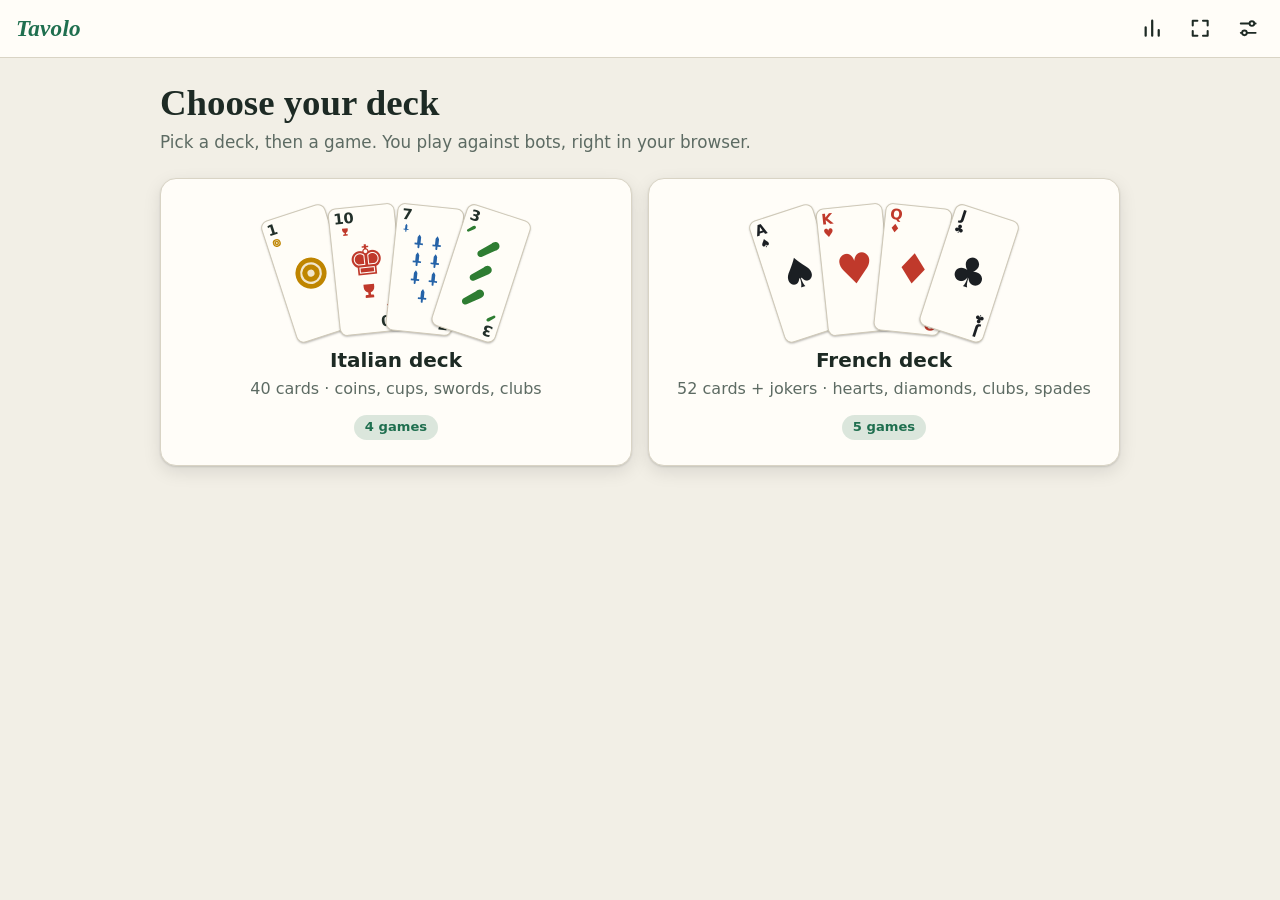
==== docs/index.html @ 3937196c "Added game" ====
<!doctype html>
<html lang="en">
<head>
<meta charset="utf-8">
<meta name="viewport" content="width=device-width, initial-scale=1, viewport-fit=cover">
<title>Tavolo — classic card games</title>
<meta name="description" content="Classic card games in your browser: Briscola, Scopa, Rubamazzo and more. Play against bots, offline, in 9 languages.">
<meta name="theme-color" content="#1f6f4f">
<link rel="manifest" href="manifest.webmanifest">
<link rel="icon" href="icons/icon.svg" type="image/svg+xml">
<link rel="apple-touch-icon" href="icons/icon-192.png">
<link rel="stylesheet" href="css/style.css">
</head>
<body>
<svg width="0" height="0" style="position:absolute" aria-hidden="true">
  <!-- suits of the Italian deck (original drawings) -->
  <symbol id="s-denari" viewBox="0 0 24 24"><circle cx="12" cy="12" r="10.5" fill="currentColor"/><circle cx="12" cy="12" r="6.6" fill="none" stroke="#fff" stroke-opacity=".8" stroke-width="1.5"/><circle cx="12" cy="12" r="2.4" fill="#fff" fill-opacity=".8"/></symbol>
  <symbol id="s-coppe" viewBox="0 0 24 24"><path fill="currentColor" d="M4.5 2.5h15v4c0 4.2-3 6.9-5.7 7.6v3.4h2.7c.9 0 1.5.7 1.5 1.5v2.5H6v-2.5c0-.8.6-1.5 1.5-1.5h2.7v-3.4C7.5 13.400 4.5 10.700 4.5 6.500z"/></symbol>
  <symbol id="s-spade" viewBox="0 0 24 24"><path fill="currentColor" d="M12 1l2.700 4.200V14.500h3.800v2.700h-5V21a1.500 1.500 0 0 1-3 0v-3.800h-5v-2.700h3.800V5.200z"/></symbol>
  <symbol id="s-bastoni" viewBox="0 0 24 24"><path fill="currentColor" d="M17.200 1.800c2.900-.3 5.300 2.100 5 5-.2 1.900-1.600 3.100-3 4.200L7.700 21.300c-1.400 1.300-3.600 1.200-4.900-.1s-1.400-3.500-.1-4.900L13 5c.9-1.500 2.300-3 4.200-3.200z"/></symbol>
  <!-- interface icons -->
  <symbol id="i-back" viewBox="0 0 24 24"><path d="M15 5l-7 7 7 7" fill="none" stroke="currentColor" stroke-width="2.2" stroke-linecap="round" stroke-linejoin="round"/></symbol>
  <symbol id="i-stats" viewBox="0 0 24 24"><path d="M5 20V11M12 20V4M19 20v-6" fill="none" stroke="currentColor" stroke-width="2.4" stroke-linecap="round"/></symbol>
  <symbol id="i-set" viewBox="0 0 24 24"><g fill="none" stroke="currentColor" stroke-width="2" stroke-linecap="round"><path d="M4 7h9M19 7h1M4 17h1M11 17h9"/><circle cx="16" cy="7" r="2.500"/><circle cx="8" cy="17" r="2.500"/></g></symbol>
  <symbol id="i-full" viewBox="0 0 24 24"><path d="M4 9V4h5M20 9V4h-5M4 15v5h5M20 15v5h-5" fill="none" stroke="currentColor" stroke-width="2.200" stroke-linecap="round" stroke-linejoin="round"/></symbol>
  <symbol id="i-inst" viewBox="0 0 24 24"><path d="M12 4v11M7 11l5 5 5-5M5 20h14" fill="none" stroke="currentColor" stroke-width="2.200" stroke-linecap="round" stroke-linejoin="round"/></symbol>
  <symbol id="i-pile" viewBox="0 0 24 24"><g fill="none" stroke="currentColor" stroke-width="2" stroke-linecap="round"><rect x="4" y="3" width="11" height="15" rx="2"/><path d="M9 21.500h8.500a2 2 0 0 0 2-2V8"/></g></symbol>
</svg>

<header class="bar">
  <button type="button" class="icon" id="btn-back" data-i18n="nav.back" hidden><svg><use href="#i-back"/></svg></button>
  <button type="button" class="brand" id="btn-home" data-i18n="nav.home">Tavolo</button>
  <span class="grow"></span>
  <button type="button" class="icon" id="btn-install" data-i18n="nav.install" hidden><svg><use href="#i-inst"/></svg></button>
  <button type="button" class="icon" id="btn-stats" data-i18n="nav.stats"><svg><use href="#i-stats"/></svg></button>
  <button type="button" class="icon" id="btn-full" data-i18n="nav.fullscreen"><svg><use href="#i-full"/></svg></button>
  <button type="button" class="icon" id="btn-settings" data-i18n="nav.settings"><svg><use href="#i-set"/></svg></button>
</header>
<main id="app"></main>
<noscript>Tavolo needs JavaScript to deal the cards.</noscript>
<script type="module" src="js/app.js"></script>
</body>
</html>
---- docs/css/style.css ----
/* Tavolo — design tokens */
:root {
  --bg: #f2efe6; --ink: #1d2a24; --muted: #5d6b63; --surface: #fffdf8; --line: #d9d4c5;
  --accent: #1f6f4f; --accent-ink: #fff; --gold: #a8740f; --danger: #b3261e;
  --felt1: #2f8a63; --felt2: #1c5d43; --felt-ink: #f3f7f1;
  --card: #fffdf7; --card-ink: #22302a; --card-line: #cfc9b8; --back1: #8c2f39; --back2: #6c2029;
  --c-denari: #bf8500; --c-coppe: #c0392b; --c-spade: #2563a8; --c-bastoni: #2e7d32;
  --c-hearts: #c0392b; --c-diamonds: #c0392b; --c-spades: #1b1f23; --c-clubs: #1b1f23;
  --shadow: 0 1px 2px rgb(0 0 0 / .12), 0 6px 18px rgb(0 0 0 / .10);
  --zoom: 1;
  color-scheme: light;
}
:root[data-theme="dark"] {
  --bg: #0c1714; --ink: #ecebe3; --muted: #9aa89f; --surface: #15231f; --line: #2a3c33;
  --accent: #58c193; --accent-ink: #06261a; --gold: #e3b04b; --danger: #ff8a80;
  --felt1: #1f5f46; --felt2: #0f3526;
  --card: #f4f1e6; --back1: #7a2831; --back2: #561920;
  --shadow: 0 1px 2px rgb(0 0 0 / .4), 0 8px 22px rgb(0 0 0 / .35);
  color-scheme: dark;
}
/* colour-blind friendly palette (Okabe–Ito) + four-colour French deck */
:root[data-cb="1"] {
  --c-denari: #e69f00; --c-coppe: #cc79a7; --c-spade: #0072b2; --c-bastoni: #1b1f23;
  --c-hearts: #d55e00; --c-diamonds: #0072b2; --c-clubs: #009e73; --c-spades: #1b1f23;
}

* { box-sizing: border-box; }
html { font-size: calc(100% * var(--zoom)); -webkit-text-size-adjust: 100%; }
body {
  margin: 0; min-height: 100dvh; display: flex; flex-direction: column;
  background: var(--bg); color: var(--ink);
  font: 1rem/1.5 system-ui, -apple-system, "Segoe UI", Roboto, "Noto Sans", "Hiragino Sans", "Malgun Gothic", sans-serif;
  -webkit-tap-highlight-color: transparent;
}
button, select, input { font: inherit; color: inherit; }
button { cursor: pointer; }
[hidden] { display: none !important; }
:focus-visible { outline: 3px solid var(--gold); outline-offset: 2px; }
h1, h2, h3 { margin: 0; line-height: 1.2; text-wrap: balance; }
h1 { font: 600 clamp(1.6rem, 5vw, 2.3rem)/1.15 "Iowan Old Style", "Palatino Linotype", Palatino, Georgia, serif; }

/* top bar */
.bar {
  display: flex; align-items: center; gap: .25rem; padding: .4rem max(.6rem, env(safe-area-inset-right)) .4rem max(.6rem, env(safe-area-inset-left));
  padding-top: max(.4rem, env(safe-area-inset-top)); border-bottom: 1px solid var(--line); background: var(--surface);
}
.grow { flex: 1; }
.brand {
  border: 0; background: none; padding: .2rem .4rem; border-radius: .5rem;
  font: italic 600 1.45rem/1 "Iowan Old Style", "Palatino Linotype", Palatino, Georgia, serif; letter-spacing: .01em; color: var(--accent);
}
.icon {
  width: 2.75rem; height: 2.75rem; display: grid; place-items: center; border: 0; border-radius: .7rem; background: none; color: var(--ink);
}
.icon svg { width: 1.4rem; height: 1.4rem; }
.icon:hover { background: color-mix(in srgb, var(--ink) 8%, transparent); }

/* screens */
main { flex: 1; display: flex; flex-direction: column; min-height: 0; }
.screen { width: min(62rem, 100%); margin: 0 auto; padding: 1.5rem 1rem 3rem; }
.screen.narrow { width: min(36rem, 100%); }
.lead { margin: .4rem 0 1.4rem; color: var(--muted); font-size: 1.05rem; }
.note, small { color: var(--muted); font-size: .85rem; }

.tiles { display: grid; gap: 1rem; grid-template-columns: repeat(auto-fill, minmax(min(16rem, 100%), 1fr)); }
.tiles.decks { grid-template-columns: repeat(auto-fit, minmax(min(18rem, 100%), 1fr)); }
.tile {
  display: flex; flex-direction: column; gap: .35rem; padding: 1.1rem 1.2rem; border-radius: 1rem;
  background: var(--surface); border: 1px solid var(--line); color: inherit; text-decoration: none; box-shadow: var(--shadow);
  transition: transform .15s, border-color .15s;
}
a.tile:hover { transform: translateY(-3px); border-color: var(--accent); }
.tile h2 { font-size: 1.25rem; }
.tile p { margin: 0; color: var(--muted); }
.tile-meta { display: flex; flex-wrap: wrap; gap: .4rem; margin-top: .5rem; }
.tile.soon { box-shadow: none; background: none; border-style: dashed; color: var(--muted); }
.tile.deck { align-items: center; text-align: center; padding: 1.6rem 1.2rem; }
.tile.deck .pill { margin-top: .5rem; }
.pill {
  display: inline-block; padding: .15rem .65rem; border-radius: 99rem; font-size: .82rem; font-weight: 600;
  background: color-mix(in srgb, var(--accent) 16%, transparent); color: var(--accent); width: fit-content;
}
.pill.ghost { background: color-mix(in srgb, var(--ink) 8%, transparent); color: var(--muted); }

.fan { display: flex; justify-content: center; height: 8rem; margin-bottom: .6rem; --cw: 4.2rem; }
.fan .card { margin: 0 -.9rem; transform-origin: 50% 120%; }
.fan .card:nth-child(1) { transform: rotate(-18deg); }
.fan .card:nth-child(2) { transform: rotate(-6deg); }
.fan .card:nth-child(3) { transform: rotate(6deg); }
.fan .card:nth-child(4) { transform: rotate(18deg); }

.panel { background: var(--surface); border: 1px solid var(--line); border-radius: 1rem; padding: 1.2rem; margin-bottom: 1rem; box-shadow: var(--shadow); }
.panel h2 { font-size: 1.1rem; margin-bottom: .8rem; }
.field { display: flex; flex-direction: column; gap: .4rem; margin-bottom: 1.1rem; }
.field > span { font-weight: 600; }
.field.row { flex-direction: row; align-items: center; justify-content: space-between; gap: 1rem; }
.field input[type=checkbox] { width: 1.5rem; height: 1.5rem; accent-color: var(--accent); flex: none; }
select { padding: .6rem .7rem; border-radius: .6rem; border: 1px solid var(--line); background: var(--bg); min-height: 2.75rem; }
.seg { display: flex; border: 1px solid var(--line); border-radius: .7rem; overflow: hidden; background: var(--bg); }
.seg button { flex: 1; min-height: 2.75rem; padding: .4rem .5rem; border: 0; background: none; border-left: 1px solid var(--line); }
.seg button:first-child { border-left: 0; }
.seg button[aria-pressed=true] { background: var(--accent); color: var(--accent-ink); font-weight: 700; }

.btn {
  display: inline-flex; align-items: center; justify-content: center; min-height: 2.75rem; padding: .5rem 1.1rem; border-radius: .7rem;
  border: 1px solid var(--line); background: var(--surface); color: var(--ink); font-weight: 600; text-decoration: none;
}
.btn.primary { background: var(--accent); border-color: var(--accent); color: var(--accent-ink); }
.btn.big { width: 100%; min-height: 3.2rem; font-size: 1.1rem; }
.btn.danger { color: var(--danger); border-color: currentColor; margin-top: 1rem; }
.rules { padding: .2rem .2rem 0; }
.rules summary { font-weight: 600; cursor: pointer; padding: .5rem 0; }
.rules ul { margin: .2rem 0 0; padding-left: 1.2rem; color: var(--muted); }
.rules li { margin-bottom: .35rem; }

.stats { display: grid; grid-template-columns: repeat(auto-fit, minmax(4.5rem, 1fr)); gap: .6rem; margin-bottom: .8rem; }
.stat { display: flex; flex-direction: column; }
.stat b { font-size: 1.5rem; font-variant-numeric: tabular-nums; line-height: 1.2; }
.stat span { color: var(--muted); font-size: .8rem; }
.meter { height: .5rem; border-radius: 99rem; background: color-mix(in srgb, var(--ink) 10%, transparent); overflow: hidden; margin-bottom: .3rem; }
.meter i { display: block; height: 100%; background: var(--accent); border-radius: inherit; }

/* dialogs */
.dlg {
  width: min(28rem, calc(100vw - 2rem)); max-height: calc(100dvh - 2rem); padding: 1.3rem; border: 1px solid var(--line); border-radius: 1.1rem;
  background: var(--surface); color: var(--ink); box-shadow: 0 20px 60px rgb(0 0 0 / .35);
}
.dlg::backdrop { background: rgb(0 0 0 / .5); }
.dlg h2 { font: 600 1.45rem/1.2 "Iowan Old Style", "Palatino Linotype", Palatino, Georgia, serif; margin-bottom: .9rem; }
.dlg-body { overflow-x: auto; }
.dlg-body p { margin: 0 0 .5rem; color: var(--muted); }
.dlg-actions { display: flex; flex-wrap: wrap; gap: .6rem; margin-top: 1.1rem; }
.dlg-actions .btn { flex: 1 1 8rem; }
.sum { width: 100%; border-collapse: collapse; font-variant-numeric: tabular-nums; }
.sum th, .sum td { padding: .4rem .5rem; text-align: center; border-bottom: 1px solid var(--line); }
.sum tbody th { text-align: left; font-weight: 500; }
.sum thead th { font-size: .85rem; color: var(--muted); font-weight: 600; }
.sum td.won { font-weight: 800; color: var(--accent); }
.sum td.won::after { content: " ●"; font-size: .6em; vertical-align: middle; }
.sum .tot td, .sum .tot th { font-weight: 700; }
.sum .big td { font-size: 1.3rem; }
.final { list-style: none; margin: 0; padding: 0; }
.final li { display: flex; justify-content: space-between; gap: 1rem; padding: .55rem .2rem; border-bottom: 1px solid var(--line); }
.final li.mine { font-weight: 700; color: var(--accent); }
.final b { font-variant-numeric: tabular-nums; font-size: 1.15rem; }

/* ---------- cards ---------- */
.card {
  --cw: inherit; position: relative; flex: none; width: var(--cw, 4.5rem); aspect-ratio: 5 / 8; font-size: calc(var(--cw, 4.5rem) * .23);
  border-radius: .5em; border: 1px solid var(--card-line); background: var(--card); color: var(--card-ink);
  box-shadow: 0 1px 2px rgb(0 0 0 / .25); display: grid; place-items: center; padding: 0; user-select: none; overflow: hidden;
}
.card.back {
  border: .28em solid var(--card);
  background: repeating-linear-gradient(45deg, var(--back1) 0 .32em, var(--back2) .32em .64em);
}
.card .si { width: 1.2em; height: 1.2em; display: block; }
.s-denari, .s-denari .si { color: var(--c-denari); } .s-coppe, .s-coppe .si { color: var(--c-coppe); }
.s-spade, .s-spade .si { color: var(--c-spade); } .s-bastoni, .s-bastoni .si { color: var(--c-bastoni); }
.s-hearts { color: var(--c-hearts); } .s-diamonds { color: var(--c-diamonds); } .s-spades { color: var(--c-spades); } .s-clubs { color: var(--c-clubs); }
.card .idx {
  position: absolute; top: .22em; left: .28em; display: flex; flex-direction: column; align-items: center; gap: .05em;
  font-weight: 800; font-size: .95em; line-height: 1; color: var(--card-ink); font-variant-numeric: tabular-nums;
}
.card .idx .si { width: .62em; height: .62em; }
.card .idx b { font-size: .8em; font-weight: 400; color: inherit; }
.card.s-hearts .idx, .card.s-diamonds .idx, .card.s-clubs .idx, .card.s-spades .idx { color: inherit; }
.card .idx.br { top: auto; left: auto; bottom: .22em; right: .28em; transform: rotate(180deg); }
.pips { display: flex; flex-wrap: wrap; justify-content: center; align-content: center; gap: .16em; width: 2.75em; }
.pips.n1 .si { width: 2.3em; height: 2.3em; }
.pips.n2, .pips.n3 { width: 1.5em; } .pips.n2 .si, .pips.n3 .si { width: 1.45em; height: 1.45em; }
.pips.n4 .si { width: 1.25em; height: 1.25em; }
.pips.n5 .si, .pips.n6 .si { width: 1.12em; height: 1.12em; }
.pips.n7 .si { width: 1em; height: 1em; }
.court { display: flex; flex-direction: column; align-items: center; gap: .1em; }
.court span { font-size: 2.7em; line-height: 1; }
.court .si { width: 1.1em; height: 1.1em; }
button.card { cursor: pointer; transition: transform .12s, box-shadow .12s, opacity .12s; }
button.card:disabled { cursor: default; opacity: 1; filter: saturate(.6) brightness(.93); }
button.card:not(:disabled):focus-visible { transform: translateY(-.7em); box-shadow: 0 .7em 1em rgb(0 0 0 / .3); }
@media (hover: hover) { button.card:not(:disabled):hover { transform: translateY(-.7em); box-shadow: 0 .7em 1em rgb(0 0 0 / .3); } }
button.card:not(:disabled):active { transform: translateY(-.3em) scale(.97); }

/* ---------- table ---------- */
body[data-screen="play"] { height: 100dvh; overflow: hidden; }
.table {
  flex: 1; min-height: 0; display: grid; grid-template-rows: auto minmax(0, 1fr) auto auto; gap: .5rem; position: relative;
  width: min(64rem, 100%); margin: 0 auto; padding: .5rem max(.5rem, env(safe-area-inset-right)) max(.6rem, env(safe-area-inset-bottom)) max(.5rem, env(safe-area-inset-left));
}
#app:has(.table) { min-height: 0; }
.opps { display: grid; gap: .5rem; grid-template-columns: repeat(auto-fit, minmax(0, 1fr)); }
.opp {
  display: flex; align-items: center; justify-content: space-between; gap: .5rem; padding: .45rem .6rem; border-radius: .8rem;
  background: var(--surface); border: 2px solid var(--line); min-width: 0;
}
.opp.active { border-color: var(--gold); }
.opp.robbed { border-color: var(--danger); border-style: dashed; }
.opp-main { display: flex; flex-direction: column; gap: .25rem; min-width: 0; }
.opp-name { display: flex; align-items: center; gap: .4rem; font-weight: 600; font-size: .92rem; white-space: nowrap; overflow: hidden; text-overflow: ellipsis; }
.avatar { flex: none; width: 1.5rem; height: 1.5rem; border-radius: 50%; display: grid; place-items: center; background: var(--accent); color: var(--accent-ink); font-size: .8rem; font-weight: 700; }
.opp-hand { display: flex; gap: .15rem; min-height: 1.3rem; }
.mini { width: .85rem; height: 1.3rem; border-radius: .15rem; border: 1px solid var(--card); background: repeating-linear-gradient(45deg, var(--back1) 0 2px, var(--back2) 2px 4px); }
.badges { display: flex; flex-wrap: wrap; gap: .3rem; }
.badge { display: inline-flex; align-items: center; gap: .25rem; padding: .05rem .45rem; border-radius: 99rem; font-size: .8rem; font-variant-numeric: tabular-nums; background: color-mix(in srgb, var(--ink) 9%, transparent); }
.badge.strong { font-weight: 700; }
.badge.gold { color: var(--gold); font-weight: 700; }
.badge .ic { width: .85rem; height: .85rem; }
.piletop { --cw: 2.3rem; }

.felt {
  display: flex; align-items: center; gap: .6rem; padding: .7rem; border-radius: 1.2rem; min-height: 0; overflow: auto; color: var(--felt-ink);
  background: radial-gradient(ellipse at 50% 40%, var(--felt1), var(--felt2)); box-shadow: inset 0 0 0 2px rgb(255 255 255 / .08), inset 0 0 2.5rem rgb(0 0 0 / .3);
  --cw: clamp(2.9rem, 13.5vw, 5.2rem);
}
.side { display: flex; flex-direction: column; align-items: center; gap: .6rem; flex: none; }
.stack { position: relative; }
.stack .card { box-shadow: 2px 2px 0 var(--back2), 4px 4px 0 rgb(0 0 0 / .25); }
.count { position: absolute; inset: 0; display: grid; place-items: center; font-weight: 800; color: #fff; text-shadow: 0 1px 3px #000; font-size: 1.1rem; }
.trump, .trump-suit, .slot { display: flex; flex-direction: column; align-items: center; gap: .2rem; }
.trump-suit .si { width: 2.2rem; height: 2.2rem; padding: .35rem; border-radius: 50%; background: var(--card); box-sizing: content-box; }
.owner { font-size: .72rem; font-weight: 600; opacity: .9; white-space: nowrap; max-width: 6.5rem; overflow: hidden; text-overflow: ellipsis; }
.mid { flex: 1; display: flex; align-items: center; justify-content: center; gap: .9rem; min-width: 0; }
.center { display: flex; flex-wrap: wrap; justify-content: center; align-content: center; gap: .5rem; min-width: 0; }
.slot.hl .card { outline: .22em dashed var(--gold); outline-offset: .12em; transform: translateY(-.35em); }
.slot.staged { padding-left: .9rem; border-left: 2px dashed rgb(255 255 255 / .3); }
.slot.staged.sweep .card { box-shadow: 0 0 0 .25em var(--gold), 0 0 1.6em var(--gold); }
.pop { animation: pop .28s ease-out; }
@keyframes pop { from { transform: translateY(-1rem) scale(.85); opacity: 0; } }

.status { text-align: center; font-weight: 600; min-height: 1.6rem; color: var(--muted); }
.status.mine { color: var(--accent); }
.me { display: flex; align-items: flex-end; justify-content: center; gap: .8rem; padding: .5rem; border-radius: 1rem; border: 2px solid transparent; }
.me.active { border-color: var(--gold); background: color-mix(in srgb, var(--gold) 9%, transparent); }
.me-info { display: flex; flex-direction: column; align-items: flex-start; gap: .4rem; min-width: 0; }
.hand { display: flex; justify-content: center; gap: clamp(.4rem, 2vw, .8rem); --cw: clamp(4rem, 21vw, 6.4rem); }

.chooser { position: absolute; inset: 0; display: grid; place-items: center; padding: 1rem; background: rgb(0 0 0 / .45); border-radius: 1rem; z-index: 5; }
.chooser-box { display: flex; flex-direction: column; gap: .6rem; padding: 1rem; border-radius: 1rem; background: var(--surface); border: 1px solid var(--line); max-height: 100%; overflow: auto; width: min(24rem, 100%); }
.opt { display: flex; align-items: center; justify-content: center; gap: .4rem; flex-wrap: wrap; padding: .6rem; min-height: 3rem; border-radius: .8rem; border: 2px solid var(--line); background: var(--bg); font-weight: 600; --cw: 3.6rem; }
.opt:hover, .opt:focus-visible { border-color: var(--accent); }

@media (max-height: 34rem) {
  .hand { --cw: clamp(3rem, 13vh, 4.5rem); }
  .felt { --cw: clamp(2.4rem, 11vh, 3.6rem); }
  .me { padding: .2rem; }
}
@media (prefers-reduced-motion: reduce) { * { animation: none !important; transition: none !important; } }
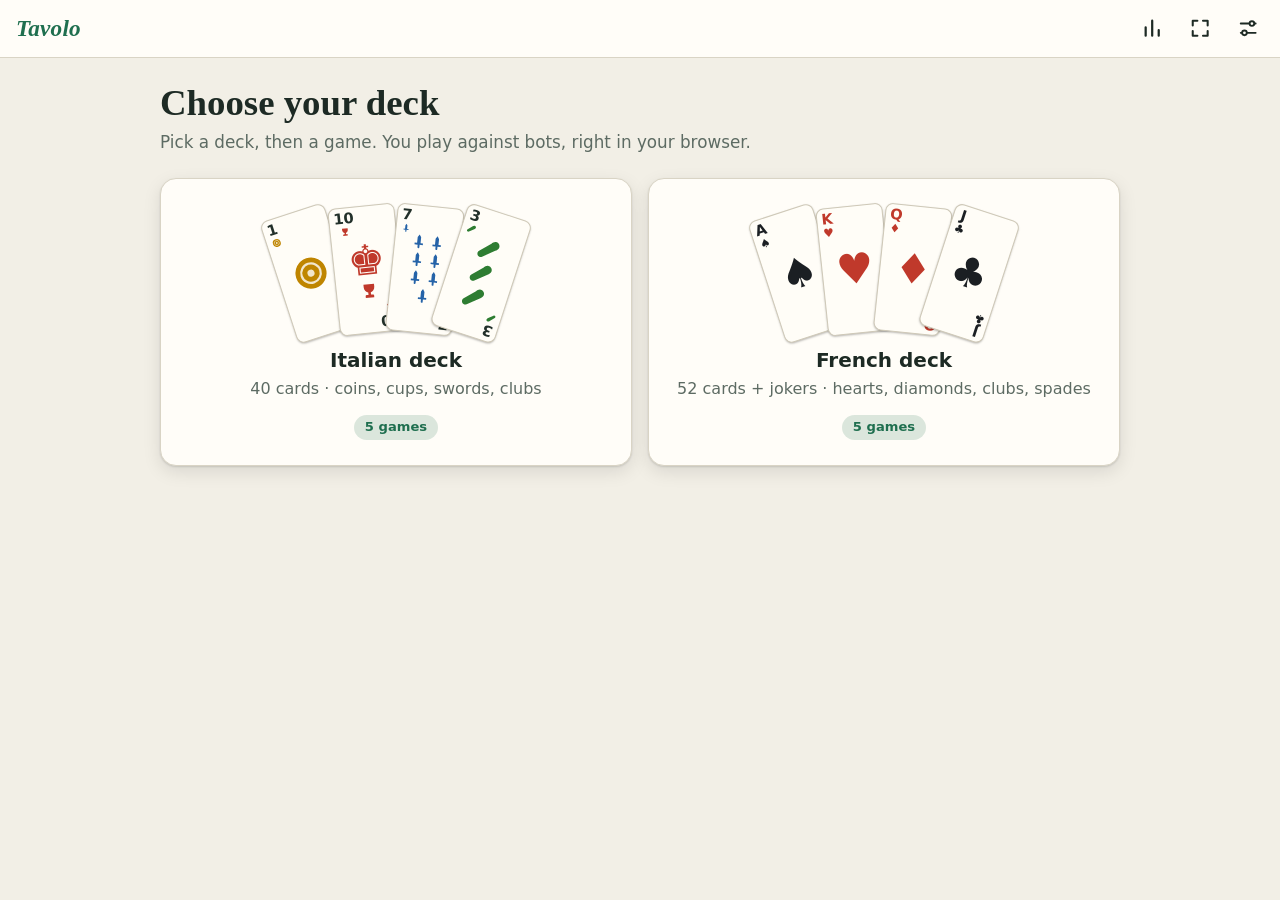
==== commit a5f8cde9: "Upgrade game" ====
--- a/docs/index.html
+++ b/docs/index.html
@@ -24,6 +24,8 @@
   <symbol id="i-set" viewBox="0 0 24 24"><g fill="none" stroke="currentColor" stroke-width="2" stroke-linecap="round"><path d="M4 7h9M19 7h1M4 17h1M11 17h9"/><circle cx="16" cy="7" r="2.500"/><circle cx="8" cy="17" r="2.500"/></g></symbol>
   <symbol id="i-full" viewBox="0 0 24 24"><path d="M4 9V4h5M20 9V4h-5M4 15v5h5M20 15v5h-5" fill="none" stroke="currentColor" stroke-width="2.200" stroke-linecap="round" stroke-linejoin="round"/></symbol>
   <symbol id="i-inst" viewBox="0 0 24 24"><path d="M12 4v11M7 11l5 5 5-5M5 20h14" fill="none" stroke="currentColor" stroke-width="2.200" stroke-linecap="round" stroke-linejoin="round"/></symbol>
+  <symbol id="i-help" viewBox="0 0 24 24"><g fill="none" stroke="currentColor" stroke-width="2" stroke-linecap="round"><circle cx="12" cy="12" r="9"/><path d="M9.300 9.300a2.800 2.800 0 1 1 4.200 2.400c-.900.600-1.500 1.100-1.500 2.300"/></g><circle cx="12" cy="17.200" r="1.200" fill="currentColor"/></symbol>
+  <symbol id="i-hint" viewBox="0 0 24 24"><g fill="none" stroke="currentColor" stroke-width="2" stroke-linecap="round" stroke-linejoin="round"><path d="M9 18h6M10 21h4M12 3a6 6 0 0 0-3.500 10.900c.600.500 1 1.200 1 2.100h5c0-.900.400-1.600 1-2.100A6 6 0 0 0 12 3z"/></g></symbol>
   <symbol id="i-pile" viewBox="0 0 24 24"><g fill="none" stroke="currentColor" stroke-width="2" stroke-linecap="round"><rect x="4" y="3" width="11" height="15" rx="2"/><path d="M9 21.500h8.500a2 2 0 0 0 2-2V8"/></g></symbol>
 </svg>
 
@@ -32,6 +34,7 @@
   <button type="button" class="brand" id="btn-home" data-i18n="nav.home">Tavolo</button>
   <span class="grow"></span>
   <button type="button" class="icon" id="btn-install" data-i18n="nav.install" hidden><svg><use href="#i-inst"/></svg></button>
+  <button type="button" class="icon" id="btn-help" data-i18n="setup.rules" hidden><svg><use href="#i-help"/></svg></button>
   <button type="button" class="icon" id="btn-stats" data-i18n="nav.stats"><svg><use href="#i-stats"/></svg></button>
   <button type="button" class="icon" id="btn-full" data-i18n="nav.fullscreen"><svg><use href="#i-full"/></svg></button>
   <button type="button" class="icon" id="btn-settings" data-i18n="nav.settings"><svg><use href="#i-set"/></svg></button>
--- a/docs/css/style.css
+++ b/docs/css/style.css
@@ -53,6 +53,7 @@
   width: 2.75rem; height: 2.75rem; display: grid; place-items: center; border: 0; border-radius: .7rem; background: none; color: var(--ink);
 }
 .icon svg { width: 1.4rem; height: 1.4rem; }
+.icon:disabled { opacity: .35; cursor: default; }
 .icon:hover { background: color-mix(in srgb, var(--ink) 8%, transparent); }
 
 /* screens */
@@ -224,14 +225,12 @@
 .slot.hl .card { outline: .22em dashed var(--gold); outline-offset: .12em; transform: translateY(-.35em); }
 .slot.staged { padding-left: .9rem; border-left: 2px dashed rgb(255 255 255 / .3); }
 .slot.staged.sweep .card { box-shadow: 0 0 0 .25em var(--gold), 0 0 1.6em var(--gold); }
-.pop { animation: pop .28s ease-out; }
-@keyframes pop { from { transform: translateY(-1rem) scale(.85); opacity: 0; } }
 
 .status { text-align: center; font-weight: 600; min-height: 1.6rem; color: var(--muted); }
 .status.mine { color: var(--accent); }
 .me { display: flex; align-items: flex-end; justify-content: center; gap: .8rem; padding: .5rem; border-radius: 1rem; border: 2px solid transparent; }
 .me.active { border-color: var(--gold); background: color-mix(in srgb, var(--gold) 9%, transparent); }
-.me-info { display: flex; flex-direction: column; align-items: flex-start; gap: .4rem; min-width: 0; }
+.me-info { display: flex; flex-direction: column; align-items: flex-start; gap: .4rem; min-width: 0; flex: none; }
 .hand { display: flex; justify-content: center; gap: clamp(.4rem, 2vw, .8rem); --cw: clamp(4rem, 21vw, 6.4rem); }
 
 .chooser { position: absolute; inset: 0; display: grid; place-items: center; padding: 1rem; background: rgb(0 0 0 / .45); border-radius: 1rem; z-index: 5; }
@@ -239,6 +238,35 @@
 .opt { display: flex; align-items: center; justify-content: center; gap: .4rem; flex-wrap: wrap; padding: .6rem; min-height: 3rem; border-radius: .8rem; border: 2px solid var(--line); background: var(--bg); font-weight: 600; --cw: 3.6rem; }
 .opt:hover, .opt:focus-visible { border-color: var(--accent); }
 
+.hand.many { flex-wrap: wrap; gap: .3rem; --cw: clamp(2.6rem, 15.5vw, 4.6rem); max-width: calc(5 * var(--cw) + 1.3rem); }
+.me:has(.hand.many) { flex-direction: column; align-items: center; gap: .4rem; }
+.me:has(.hand.many) .me-info { flex-direction: row; align-items: center; }
+@media (min-width: 48rem) { .hand.many { max-width: none; flex-wrap: nowrap; } }
+.hint { border: 1px solid var(--line); background: var(--surface); }
+.card.hinted { outline: .25em solid var(--gold); outline-offset: .1em; animation: nudge .7s ease-in-out infinite alternate; }
+@keyframes nudge { to { transform: translateY(-.6em); } }
+.ghost { position: fixed; z-index: 50; pointer-events: none; }
+
+/* ---------- manual ---------- */
+.eyebrow { margin: 0 0 .2rem; font-size: .8rem; font-weight: 700; letter-spacing: .08em; text-transform: uppercase; color: var(--accent); }
+.manual { text-align: left; }
+.man-sec { margin-bottom: 1.4rem; }
+.man-sec h2 { font-size: 1.1rem; margin-bottom: .5rem; padding-bottom: .3rem; border-bottom: 1px solid var(--line); }
+.man-sec p { margin: 0 0 .5rem; color: var(--ink); }
+.man-sec ul { margin: 0; padding-left: 1.2rem; }
+.man-sec li { margin-bottom: .4rem; }
+.man-row, .man-ex { display: flex; flex-wrap: wrap; align-items: center; gap: .5rem; padding: .8rem; border-radius: .9rem; --cw: 3rem;
+  background: radial-gradient(ellipse at 50% 40%, var(--felt1), var(--felt2)); color: var(--felt-ink); }
+.man-ex { margin-bottom: .6rem; --cw: 3.4rem; }
+.man-row figure { margin: 0; display: flex; flex-direction: column; align-items: center; gap: .2rem; }
+.man-row figcaption { font-size: .78rem; font-weight: 700; font-variant-numeric: tabular-nums; }
+.man-scale { display: flex; justify-content: space-between; font-size: .8rem; color: var(--muted) !important; margin-top: .3rem !important; }
+.man-arrow { font-size: 1.6rem; font-weight: 700; padding: 0 .2rem; }
+.man-note { display: inline-flex; align-items: center; gap: .4rem; margin-left: .4rem; font-weight: 600; font-size: .9rem; }
+.man-note .si { width: 1.6rem; height: 1.6rem; padding: .25rem; border-radius: 50%; background: var(--card); box-sizing: content-box; }
+.card.win { outline: .22em dashed var(--gold); outline-offset: .12em; }
+.rules .btn { margin-top: .6rem; }
+
 @media (max-height: 34rem) {
   .hand { --cw: clamp(3rem, 13vh, 4.5rem); }
   .felt { --cw: clamp(2.4rem, 11vh, 3.6rem); }
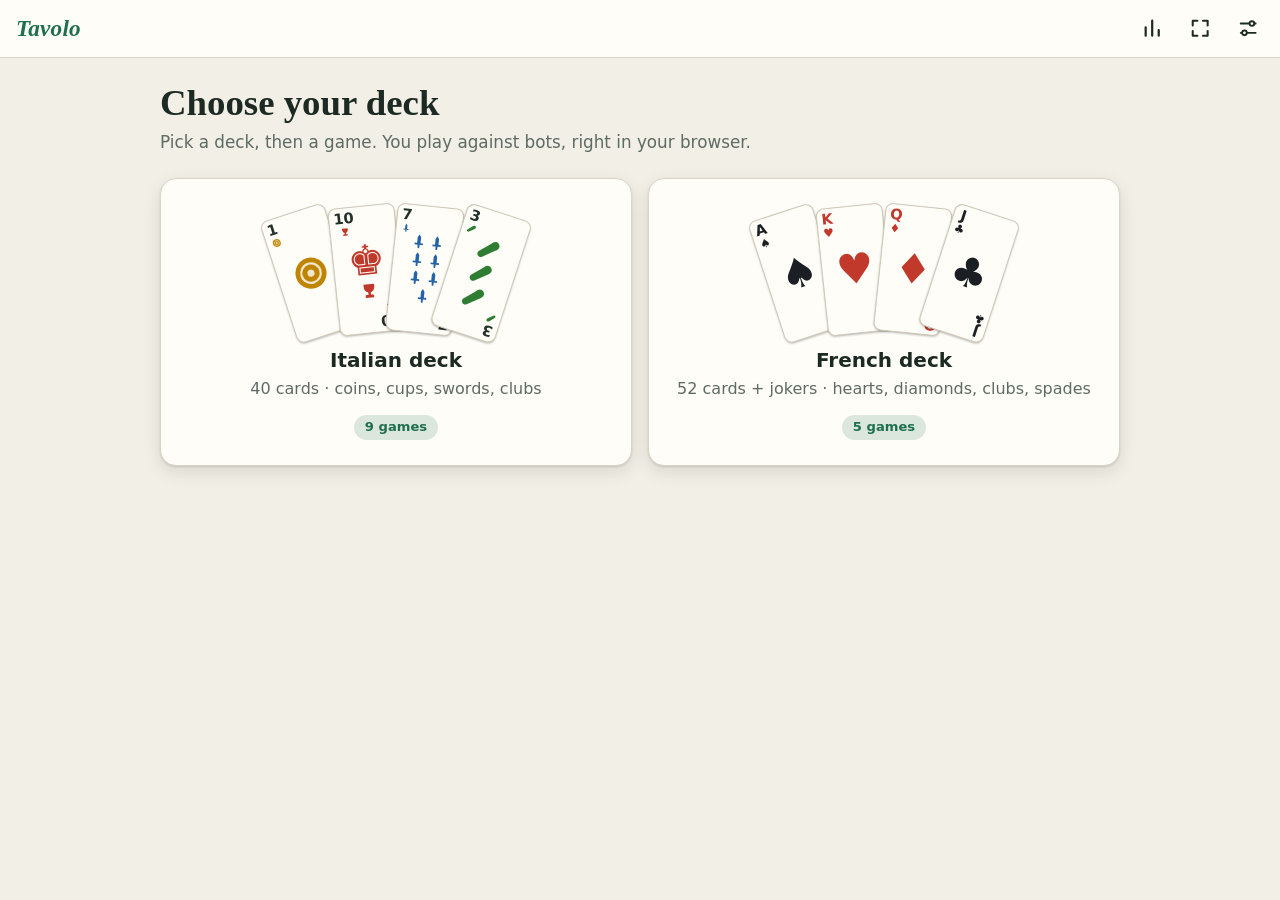
==== commit 984748d7: "Upgrade game" ====
--- a/docs/index.html
+++ b/docs/index.html
@@ -26,6 +26,7 @@
   <symbol id="i-inst" viewBox="0 0 24 24"><path d="M12 4v11M7 11l5 5 5-5M5 20h14" fill="none" stroke="currentColor" stroke-width="2.200" stroke-linecap="round" stroke-linejoin="round"/></symbol>
   <symbol id="i-help" viewBox="0 0 24 24"><g fill="none" stroke="currentColor" stroke-width="2" stroke-linecap="round"><circle cx="12" cy="12" r="9"/><path d="M9.300 9.300a2.800 2.800 0 1 1 4.200 2.400c-.900.600-1.500 1.100-1.500 2.300"/></g><circle cx="12" cy="17.200" r="1.200" fill="currentColor"/></symbol>
   <symbol id="i-hint" viewBox="0 0 24 24"><g fill="none" stroke="currentColor" stroke-width="2" stroke-linecap="round" stroke-linejoin="round"><path d="M9 18h6M10 21h4M12 3a6 6 0 0 0-3.500 10.900c.600.500 1 1.200 1 2.100h5c0-.900.400-1.600 1-2.100A6 6 0 0 0 12 3z"/></g></symbol>
+  <symbol id="i-last" viewBox="0 0 24 24"><g fill="none" stroke="currentColor" stroke-width="2" stroke-linecap="round" stroke-linejoin="round"><path d="M4 12a8 8 0 1 0 2.600-5.900"/><path d="M4 4.500v4.500h4.500"/><path d="M12 8v4.500l3 1.800"/></g></symbol>
   <symbol id="i-pile" viewBox="0 0 24 24"><g fill="none" stroke="currentColor" stroke-width="2" stroke-linecap="round"><rect x="4" y="3" width="11" height="15" rx="2"/><path d="M9 21.500h8.500a2 2 0 0 0 2-2V8"/></g></symbol>
 </svg>
 
--- a/docs/css/style.css
+++ b/docs/css/style.css
@@ -120,6 +120,14 @@
 .stat span { color: var(--muted); font-size: .8rem; }
 .meter { height: .5rem; border-radius: 99rem; background: color-mix(in srgb, var(--ink) 10%, transparent); overflow: hidden; margin-bottom: .3rem; }
 .meter i { display: block; height: 100%; background: var(--accent); border-radius: inherit; }
+
+.resume { display: flex; align-items: center; justify-content: space-between; gap: 1rem; padding: .8rem 1rem; margin-bottom: 1.2rem; border-radius: .9rem;
+  background: color-mix(in srgb, var(--gold) 16%, var(--surface)); border: 1px solid var(--gold); color: var(--ink); text-decoration: none; }
+.resume b { white-space: nowrap; color: var(--accent); }
+.btn.second { margin-top: .6rem; }
+.tools { display: flex; gap: .4rem; }
+.lastcards { justify-content: center; --cw: 3.4rem; margin: 0; }
+.lastcards .slot.hl .card { transform: none; }
 
 /* dialogs */
 .dlg {
@@ -188,7 +196,7 @@
   flex: 1; min-height: 0; display: grid; grid-template-rows: auto minmax(0, 1fr) auto auto; gap: .5rem; position: relative;
   width: min(64rem, 100%); margin: 0 auto; padding: .5rem max(.5rem, env(safe-area-inset-right)) max(.6rem, env(safe-area-inset-bottom)) max(.5rem, env(safe-area-inset-left));
 }
-#app:has(.table) { min-height: 0; }
+#app:has(.table), #app:has(.sol) { min-height: 0; }
 .opps { display: grid; gap: .5rem; grid-template-columns: repeat(auto-fit, minmax(0, 1fr)); }
 .opp {
   display: flex; align-items: center; justify-content: space-between; gap: .5rem; padding: .45rem .6rem; border-radius: .8rem;
@@ -239,13 +247,115 @@
 .opt:hover, .opt:focus-visible { border-color: var(--accent); }
 
 .hand.many { flex-wrap: wrap; gap: .3rem; --cw: clamp(2.6rem, 15.5vw, 4.6rem); max-width: calc(5 * var(--cw) + 1.3rem); }
-.me:has(.hand.many) { flex-direction: column; align-items: center; gap: .4rem; }
-.me:has(.hand.many) .me-info { flex-direction: row; align-items: center; }
+.me:has(.hand.many), .me:has(.tcards) { flex-direction: column; align-items: center; gap: .4rem; }
+.me:has(.hand.many) .me-info, .me:has(.tcards) .me-info { flex-direction: row; flex-wrap: wrap; justify-content: center; align-items: center; }
+.table { overflow-x: clip; }
 @media (min-width: 48rem) { .hand.many { max-width: none; flex-wrap: nowrap; } }
+.hand.huge { --cw: clamp(2.1rem, 11.5vw, 3.6rem); max-width: calc(7 * var(--cw) + 1.9rem); }
+.tcards { display: flex; flex-wrap: wrap; align-items: center; gap: .2rem; --cw: clamp(1.1rem, 4.6vw, 1.7rem); }
+.downs { display: inline-flex; align-items: center; gap: .2rem; font-size: .8rem; font-weight: 700; }
+.opp { overflow: hidden; }
+.tcards.mine { --cw: clamp(2.2rem, 10vw, 3.2rem); gap: .3rem; }
+.tcards .card.back { margin-left: calc(var(--cw) * -.55); }
+.tcards .card.back:first-child, .tcards .card.face + .card.back { margin-left: 0; }
+.tcards.mine .card.back { margin-left: 0; }
+.badge.more { background: rgb(0 0 0 / .3); color: var(--felt-ink); font-weight: 700; align-self: center; }
+.status .btn { min-height: 2.4rem; }
+.btn.hinted { outline: 3px solid var(--gold); outline-offset: 2px; }
 .hint { border: 1px solid var(--line); background: var(--surface); }
 .card.hinted { outline: .25em solid var(--gold); outline-offset: .1em; animation: nudge .7s ease-in-out infinite alternate; }
 @keyframes nudge { to { transform: translateY(-.6em); } }
-.ghost { position: fixed; z-index: 50; pointer-events: none; }
+.fly { position: fixed; z-index: 50; pointer-events: none; }
+
+/* ---------- auction questions, banking table ---------- */
+.asks { display: flex; flex-wrap: wrap; justify-content: center; gap: .5rem; }
+.asks .opt { flex: 0 1 auto; min-width: 4.2rem; flex-direction: column; --cw: 2.8rem; }
+.asks .opt > .si { width: 2.2rem; height: 2.2rem; }
+.table.bank { grid-template-rows: minmax(0, 1fr) auto auto auto; }
+.bank .felt { flex-direction: column; align-items: stretch; gap: .6rem; --cw: clamp(2rem, 9.5vw, 3.6rem); }
+.bank-top { display: flex; justify-content: center; }
+.bank-opps { display: grid; gap: .5rem; grid-template-columns: repeat(auto-fit, minmax(min(8rem, 100%), 1fr)); }
+.bseat { background: rgb(0 0 0 / .2); border-color: transparent; color: var(--felt-ink); flex-wrap: wrap; overflow: visible; }
+.bseat .badge { background: rgb(255 255 255 / .16); }
+.bcards, .bhand { display: flex; flex-wrap: wrap; gap: .25rem; }
+.bhand { --cw: clamp(3.4rem, 17vw, 5.4rem); gap: .4rem; }
+.badge.big { font-size: 1.15rem; padding: .1rem .7rem; }
+.badge.lost { color: var(--danger); font-weight: 700; }
+.bseat .badge.lost { color: #ffb4ab; }
+.rum-bar.center { justify-content: center; }
+
+/* ---------- rummy ---------- */
+.s-joker { color: #7b3fa0; }
+.card .court small { font-size: .5em; font-weight: 800; letter-spacing: .05em; }
+.table.rum { grid-template-rows: auto minmax(0, 1fr) auto auto auto; }
+.rum .felt { align-items: flex-start; --cw: clamp(2.6rem, 12vw, 4rem); }
+.rum .side { position: sticky; top: 0; }
+@media (max-width: 40rem) { .rum .side { flex-direction: row; align-items: flex-start; gap: .4rem; } .rum .felt { --cw: clamp(2.2rem, 10.5vw, 3rem); padding: .5rem; } .rum .status { font-size: .92rem; } }
+.pile-btn { display: flex; flex-direction: column; align-items: center; gap: .2rem; padding: 0; border: 0; background: none; color: inherit; border-radius: .5rem; }
+.pile-btn:not(:disabled):hover .card, .pile-btn.hinted .card { box-shadow: 0 0 0 .2em var(--gold); }
+.pile-btn .stack { display: block; }
+.melds { flex: 1; display: flex; flex-wrap: wrap; align-content: flex-start; gap: .5rem .7rem; min-width: 0; --cw: clamp(1.9rem, 8.2vw, 3rem); }
+.meld { display: flex; padding: .2rem; border: 2px solid transparent; border-radius: .6rem; background: rgb(0 0 0 / .14); }
+.meld .card + .card { margin-left: calc(var(--cw) * -.45); }
+.meld.burraco { background: color-mix(in srgb, var(--gold) 35%, transparent); }
+.mgroup { flex: 1 1 100%; display: flex; flex-wrap: wrap; align-items: center; gap: .5rem .7rem; padding-bottom: .5rem; border-bottom: 1px dashed rgb(255 255 255 / .25); }
+.mgroup:last-child { border-bottom: 0; }
+.mlabel { flex: 1 1 100%; font-size: .75rem; font-weight: 700; opacity: .85; }
+.mgrp { align-items: center; }
+.mach button.card { touch-action: none; }
+.dragrow { display: flex; }
+.dragrow .card + .card { margin-left: calc(var(--cw) * -.45); }
+.mgrp.bad { border-color: var(--danger); border-style: dashed; background: color-mix(in srgb, var(--danger) 22%, transparent); }
+.mgrp button.card:not(:disabled):hover { transform: none; }
+.mgrp .card.sel { transform: translateY(-.45em); outline: .22em solid var(--gold); outline-offset: .06em; z-index: 2; }
+.plus { flex: none; width: 1.9rem; height: 1.9rem; margin-left: .3rem; border-radius: 50%; border: 2px solid rgb(255 255 255 / .6); background: rgb(0 0 0 / .25); color: #fff; font-size: 1.2rem; font-weight: 700; line-height: 1; padding: 0; }
+.plus:disabled { opacity: .25; }
+.plus:not(:disabled):hover { border-color: var(--gold); color: var(--gold); }
+.meld.prov { border-style: dashed; border-color: rgb(255 255 255 / .55); }
+.meld:not(:disabled):hover, .meld:not(:disabled):focus-visible, .meld.hinted { border-color: var(--gold); }
+.rum-bar { display: flex; flex-wrap: wrap; align-items: center; gap: .4rem; }
+.rum-bar .btn { min-height: 2.5rem; padding: .3rem .8rem; }
+.hand .card.sel { transform: translateY(-.7em); outline: .22em solid var(--gold); outline-offset: .06em; }
+.rum .hand button.card:not(:disabled):hover { transform: none; }
+.rum .hand button.card.sel:not(:disabled):hover { transform: translateY(-.7em); }
+.rum .me { padding: .7rem .3rem .3rem; }
+
+/* ---------- patience ---------- */
+.sol {
+  flex: 1; min-height: 0; overflow: auto; width: min(64rem, 100%); margin: 0 auto; display: flex; flex-direction: column; gap: .8rem;
+  padding: .6rem max(.6rem, env(safe-area-inset-right)) max(.6rem, env(safe-area-inset-bottom)) max(.6rem, env(safe-area-inset-left));
+  --cw: min(calc((min(100vw, 64rem) - 1.2rem) / var(--n) - .4rem), 5.6rem);
+  background: radial-gradient(ellipse at 50% 30%, var(--felt1), var(--felt2)); color: var(--felt-ink);
+}
+.sol-top { display: flex; justify-content: space-between; gap: .4rem; }
+.sol-stock, .sol-found { display: flex; gap: .4rem; }
+.pile {
+  position: relative; flex: none; width: var(--cw); aspect-ratio: 5 / 8; font-size: calc(var(--cw) * .23); padding: 0; display: grid; place-items: center;
+  border-radius: .5em; border: 2px dashed rgb(255 255 255 / .35); background: rgb(0 0 0 / .12); color: inherit;
+}
+.pile.stock { border-color: transparent; background: none; }
+.pile.stock:disabled { opacity: .5; }
+.pile.stock.hinted { outline: 3px solid var(--gold); outline-offset: 2px; }
+.pile .glyph { font-size: 2.2em; }
+.pile.empty > * { opacity: .5; font-size: 2.2em; color: var(--felt-ink); }
+.pile.empty .si { width: 1em; height: 1em; }
+.waste { display: flex; }
+.waste .card + .card { margin-left: calc(var(--cw) * -.6); }
+.sol-cols { flex: 1; display: grid; grid-template-columns: repeat(var(--n), var(--cw)); justify-content: space-between; align-items: start; }
+.col { display: flex; flex-direction: column; }
+.col .card + .card { margin-top: calc(var(--cw) * -1.6 + 1.5em); }
+.col .card.back + .card { margin-top: calc(var(--cw) * -1.6 + .65em); }
+.sol .card .idx, .drag .card .idx { flex-direction: row; align-items: center; gap: .12em; }
+.sol .card .idx b, .drag .card .idx b { font-size: 1em; }
+.sol button.card { touch-action: none; }
+.drag { z-index: 60; filter: drop-shadow(0 .6rem .8rem rgb(0 0 0 / .4)); }
+.drag .card { transition: none; }
+.sol button.card:not(:disabled):hover, .sol button.card:not(:disabled):focus-visible, .sol button.card:not(:disabled):active { transform: none; box-shadow: 0 0 0 .2em var(--gold); }
+.card.nope { animation: shake .3s; }
+@keyframes shake { 25% { transform: translateX(-.35em); } 75% { transform: translateX(.35em); } }
+.sol-bar .btn { padding: .4rem .8rem; }
+.sol-bar { position: sticky; bottom: 0; z-index: 6; display: flex; align-items: center; flex-wrap: wrap; gap: .5rem; padding: .4rem .5rem; border-radius: .9rem; background: var(--surface); color: var(--ink); box-shadow: var(--shadow); }
+.btn:disabled { opacity: .45; cursor: default; }
 
 /* ---------- manual ---------- */
 .eyebrow { margin: 0 0 .2rem; font-size: .8rem; font-weight: 700; letter-spacing: .08em; text-transform: uppercase; color: var(--accent); }
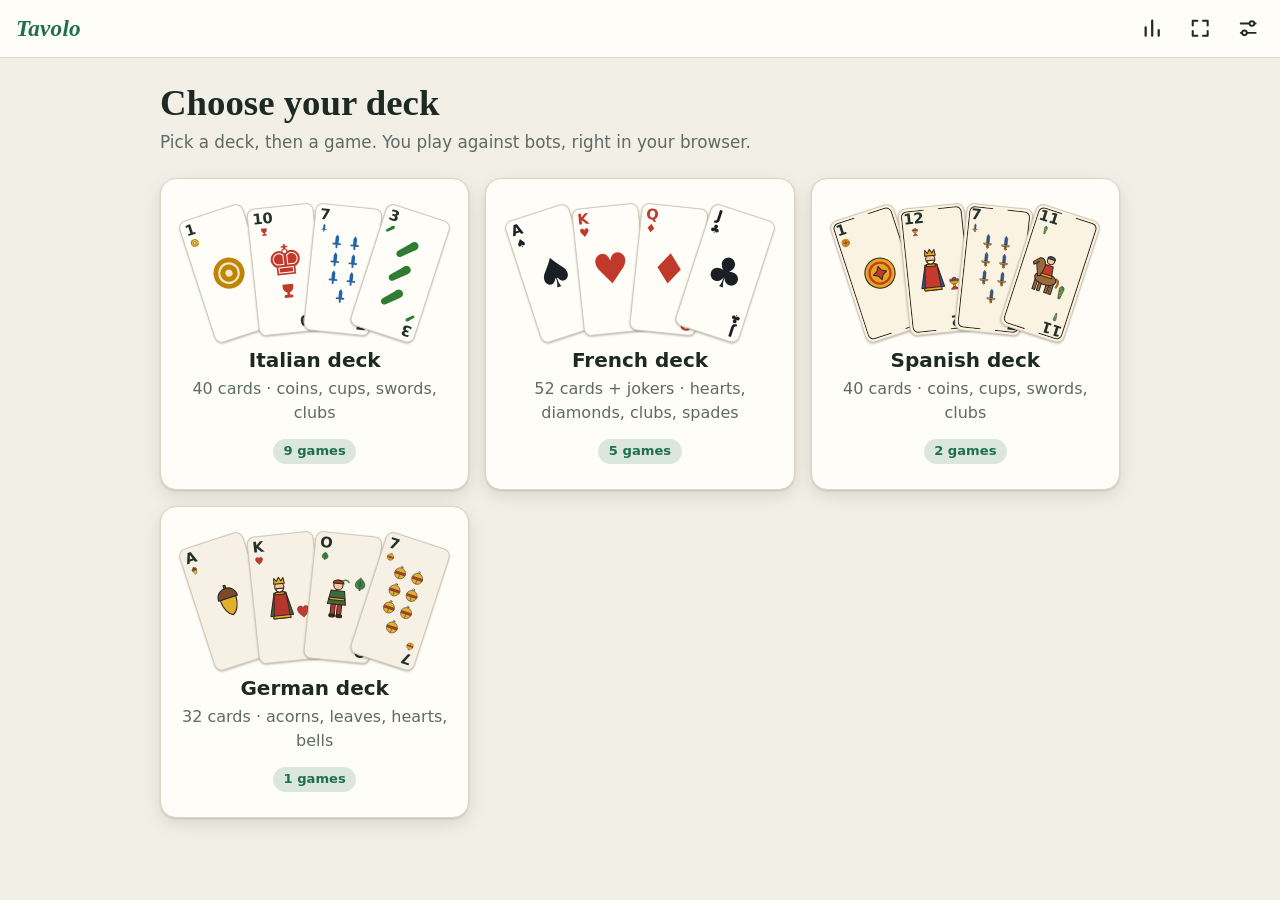
==== commit 829ca121: "Upgrade game" ====
--- a/docs/index.html
+++ b/docs/index.html
@@ -18,6 +18,31 @@
   <symbol id="s-coppe" viewBox="0 0 24 24"><path fill="currentColor" d="M4.5 2.5h15v4c0 4.2-3 6.9-5.7 7.6v3.4h2.7c.9 0 1.5.7 1.5 1.5v2.5H6v-2.5c0-.8.6-1.5 1.5-1.5h2.7v-3.4C7.5 13.400 4.5 10.700 4.5 6.500z"/></symbol>
   <symbol id="s-spade" viewBox="0 0 24 24"><path fill="currentColor" d="M12 1l2.700 4.200V14.500h3.800v2.700h-5V21a1.500 1.500 0 0 1-3 0v-3.800h-5v-2.700h3.800V5.200z"/></symbol>
   <symbol id="s-bastoni" viewBox="0 0 24 24"><path fill="currentColor" d="M17.200 1.800c2.900-.3 5.300 2.100 5 5-.2 1.900-1.600 3.100-3 4.200L7.700 21.300c-1.400 1.300-3.600 1.200-4.900-.1s-1.400-3.500-.1-4.900L13 5c.9-1.500 2.300-3 4.200-3.200z"/></symbol>
+  <!-- suits of the Spanish and German decks (original drawings) -->
+  <symbol id="s-oros" viewBox="0 0 24 24"><g stroke="var(--xo)" stroke-width=".7" stroke-linejoin="round" stroke-linecap="round"><circle cx="12" cy="12" r="10.200" fill="var(--xg)"/><circle cx="12" cy="12" r="7.100" fill="none" stroke="var(--xr)" stroke-width="1.500"/><path d="M12 7.300l1.650 3.050 3.050 1.650-3.050 1.650L12 16.700l-1.650-3.050L7.300 12l3.050-1.650z" fill="var(--xr)"/></g></symbol>
+  <symbol id="s-copas" viewBox="0 0 24 24"><g stroke="var(--xo)" stroke-width=".7" stroke-linejoin="round" stroke-linecap="round"><path d="M5.200 5h13.600v2.500c0 3.800-2.900 6.200-6.800 6.200s-6.800-2.400-6.800-6.200z" fill="var(--xg)"/><path d="M5.200 6.300h13.600v1.900H5.200z" fill="var(--xr)"/><rect x="10.700" y="13.700" width="2.600" height="4.300" fill="var(--xg)"/><path d="M6.300 21.800c0-2.500 2.600-4 5.700-4s5.700 1.500 5.700 4z" fill="var(--xr)"/><path d="M8.500 4.800c0-1.600 1.600-2.600 3.500-2.600s3.500 1 3.500 2.600z" fill="var(--xb)"/></g></symbol>
+  <symbol id="s-espadas" viewBox="0 0 24 24"><g stroke="var(--xo)" stroke-width=".7" stroke-linejoin="round" stroke-linecap="round"><path d="M12 1.300l2.100 3.300v10.400H9.900V4.600z" fill="var(--xb)"/><path d="M5.800 15h12.400l-1.200 2.300H7z" fill="var(--xg)"/><rect x="10.800" y="17.300" width="2.400" height="3.200" fill="var(--xr)"/><circle cx="12" cy="21.400" r="1.500" fill="var(--xg)"/></g></symbol>
+  <symbol id="s-bastos" viewBox="0 0 24 24"><g stroke="var(--xo)" stroke-width=".7" stroke-linejoin="round" stroke-linecap="round"><path d="M12 1.600c2.900 0 4.400 2.300 3.900 5L13.800 21a1.800 1.800 0 0 1-3.600 0L8.100 6.600C7.600 3.900 9.100 1.600 12 1.600z" fill="var(--xv)"/><path d="M9.500 5.500l2 1.500M14.300 9l-2 1.500M10 12.500l2 1.500M13.600 16l-1.600 1.200" fill="none" stroke="var(--xg)" stroke-width="1.300"/></g></symbol>
+  <symbol id="s-eichel" viewBox="0 0 24 24"><g stroke="var(--do)" stroke-width=".7" stroke-linejoin="round" stroke-linecap="round"><rect x="11.300" y=".900" width="1.400" height="2.400" fill="var(--db)"/><path d="M6.500 9.800h11c0 6-2.500 10.600-5.500 11.800-3-1.200-5.500-5.800-5.500-11.800z" fill="var(--dg)"/><path d="M5.300 9.900c0-4.200 3-6.900 6.700-6.900s6.700 2.700 6.700 6.900z" fill="var(--db)"/></g></symbol>
+  <symbol id="s-laub" viewBox="0 0 24 24"><g stroke="var(--do)" stroke-width=".7" stroke-linejoin="round" stroke-linecap="round"><path d="M12 1.500c5 3.500 8 7.500 8 11.500 0 4-3.300 6.500-7 6.700v2.800h-2v-2.800c-3.700-.2-7-2.700-7-6.700 0-4 3-8 8-11.500z" fill="var(--dv)"/><path d="M12 5v14M12 10l-3.500-2.500M12 10l3.500-2.500M12 14.500l-4-2.800M12 14.500l4-2.800" fill="none" stroke-width=".6"/></g></symbol>
+  <symbol id="s-herz" viewBox="0 0 24 24"><g stroke="var(--do)" stroke-width=".7" stroke-linejoin="round" stroke-linecap="round"><path d="M12 21.500C5 16 2.500 12.500 2.500 8.500c0-3 2.300-5.200 5-5.200 1.900 0 3.500 1 4.500 2.600 1-1.600 2.600-2.600 4.500-2.600 2.700 0 5 2.200 5 5.200 0 4-2.500 7.500-9.500 13z" fill="var(--dr)"/></g></symbol>
+  <symbol id="s-schellen" viewBox="0 0 24 24"><g stroke="var(--do)" stroke-width=".7" stroke-linejoin="round" stroke-linecap="round"><circle cx="12" cy="2.900" r="1.500" fill="none"/><circle cx="12" cy="13" r="8.600" fill="var(--dg)"/><path d="M3.900 11.400h16.200v3.200H3.900z" fill="var(--dr)" stroke="none"/><path d="M3.900 11.400h16.200M3.900 14.600h16.200M12 15.500v5" fill="none"/></g></symbol>
+  <!-- regional looks of the Italian deck: original drawings in the spirit of the Neapolitan, Piacentine and Sicilian patterns -->
+  <symbol id="nap-denari" viewBox="0 0 24 24"><g stroke="var(--ko)" stroke-width=".7" stroke-linejoin="round" stroke-linecap="round"><circle cx="12" cy="12" r="10.2" fill="var(--kg)"/><circle cx="12" cy="12" r="8.3" fill="none" stroke-width="1" stroke-dasharray=".1 3.26"/><circle cx="12" cy="12" r="6.2" fill="var(--kr)"/><circle cx="12" cy="12" r="2.7" fill="var(--kb)"/></g></symbol>
+  <symbol id="nap-coppe" viewBox="0 0 24 24"><g stroke="var(--ko)" stroke-width=".7" stroke-linejoin="round" stroke-linecap="round"><path d="M5 4.5h14v2.800c0 4-3 6.400-7 6.400s-7-2.400-7-6.400z" fill="var(--kr)"/><rect x="4.300" y="2.800" width="15.400" height="2.400" rx="1.100" fill="var(--kg)"/><rect x="10.700" y="13.500" width="2.600" height="5" fill="var(--kg)"/><circle cx="12" cy="15.600" r="2" fill="var(--kb)"/><path d="M6.500 21.700c0-2.400 2.500-3.900 5.500-3.900s5.500 1.500 5.500 3.900z" fill="var(--kg)"/></g></symbol>
+  <symbol id="nap-spade" viewBox="0 0 24 24"><g stroke="var(--ko)" stroke-width=".7" stroke-linejoin="round" stroke-linecap="round"><path d="M12 1.300l1.900 3.100v10.800h-3.800V4.400z" fill="var(--kb)"/><rect x="6.300" y="15" width="11.400" height="2.300" rx="1.100" fill="var(--kg)"/><rect x="10.800" y="17.300" width="2.400" height="3.300" fill="var(--kr)"/><circle cx="12" cy="21.500" r="1.500" fill="var(--kg)"/></g></symbol>
+  <symbol id="nap-bastoni" viewBox="0 0 24 24"><g stroke="var(--ko)" stroke-width=".7" stroke-linejoin="round" stroke-linecap="round"><path d="M12 1.600c2.700 0 4.100 2.100 3.700 4.700L13.700 21a1.700 1.700 0 0 1-3.400 0L8.300 6.300C7.900 3.700 9.300 1.600 12 1.600z" fill="var(--kv)"/><circle cx="10.600" cy="6.200" r="1.100" fill="var(--kr)"/><circle cx="13.300" cy="10" r="1.100" fill="var(--kr)"/><circle cx="11.200" cy="14" r="1" fill="var(--kr)"/></g></symbol>
+  <symbol id="pia-denari" viewBox="0 0 24 24"><g stroke="var(--ko)" stroke-width=".7" stroke-linejoin="round" stroke-linecap="round"><circle cx="12" cy="12" r="10.200" fill="var(--kg)"/><circle cx="12" cy="12" r="7.600" fill="var(--kb)"/><path d="M12 6l1.750 3.700 4 .5-3 2.750.8 4L12 15l-3.550 1.950.8-4-3-2.750 4-.5z" fill="var(--kr)"/></g></symbol>
+  <symbol id="pia-coppe" viewBox="0 0 24 24"><g stroke="var(--ko)" stroke-width=".7" stroke-linejoin="round" stroke-linecap="round"><path d="M5.300 3.300h13.400l-1.200 7.700c-.4 2.100-2.400 3.200-5.500 3.200s-5.100-1.100-5.500-3.200z" fill="var(--kb)"/><path d="M5.800 6.300h12.400l-.3 2H6.100z" fill="var(--kr)"/><path d="M10.800 14.200h2.400v3.400l4.100 2v2.100H6.700v-2.100l4.100-2z" fill="var(--kg)"/></g></symbol>
+  <symbol id="pia-spade" viewBox="0 0 24 24"><g stroke="var(--ko)" stroke-width=".7" stroke-linejoin="round" stroke-linecap="round"><path d="M12 1.300l1.600 2.900v11h-3.200v-11z" fill="var(--kb)"/><path d="M5.800 14.800c2.100 1.700 4.100 1.700 6.200 0 2.100 1.700 4.100 1.700 6.200 0v2.300c-2.100 1.600-4.100 1.600-6.200 0-2.100 1.600-4.100 1.600-6.200 0z" fill="var(--kr)"/><rect x="10.900" y="17.300" width="2.200" height="3.300" fill="var(--kg)"/><circle cx="12" cy="21.500" r="1.500" fill="var(--kg)"/></g></symbol>
+  <symbol id="pia-bastoni" viewBox="0 0 24 24"><g stroke="var(--ko)" stroke-width=".7" stroke-linejoin="round" stroke-linecap="round"><path d="M9.800 3.500h4.400l-.9 17h-2.600z" fill="var(--kv)"/><ellipse cx="12" cy="3.300" rx="2.900" ry="1.700" fill="var(--kr)"/><ellipse cx="12" cy="20.800" rx="2.300" ry="1.500" fill="var(--kr)"/><path d="M9.700 9c-2.400-.4-3.800-1.800-4-3.800 2.200.2 3.600 1.500 4 3.800zM14.300 13c2.400-.4 3.800-1.800 4-3.800-2.200.2-3.600 1.500-4 3.800z" fill="var(--kg)"/></g></symbol>
+  <symbol id="sic-denari" viewBox="0 0 24 24"><g stroke="var(--ko)" stroke-width=".7" stroke-linejoin="round" stroke-linecap="round"><circle cx="12" cy="12" r="9.400" fill="none" stroke="var(--kr)" stroke-width="2.400" stroke-dasharray="1.700 2.520" stroke-linecap="butt"/><circle cx="12" cy="12" r="7.300" fill="var(--kg)"/><circle cx="12" cy="12" r="5" fill="none" stroke-width=".8"/><circle cx="12" cy="12" r="2.900" fill="var(--kr)"/></g></symbol>
+  <symbol id="sic-coppe" viewBox="0 0 24 24"><g stroke="var(--ko)" stroke-width=".7" stroke-linejoin="round" stroke-linecap="round"><path d="M7 8.200c0-1.200 1.500-2 5-2s5 .8 5 2c0 4-1.400 6.400-3.400 7.400v1.900l2.500 1.500v2.300H7.900V19l2.500-1.500v-1.900C8.400 14.600 7 12.200 7 8.200z" fill="var(--kg)"/><path d="M7.300 9.200h9.400l-.3 1.800H7.600z" fill="var(--kb)"/><path d="M8 5.800c0-1.600 1.800-2.600 4-2.600s4 1 4 2.600z" fill="var(--kr)"/><circle cx="12" cy="2.300" r="1.100" fill="var(--kb)"/></g></symbol>
+  <symbol id="sic-spade" viewBox="0 0 24 24"><g stroke="var(--ko)" stroke-width=".7" stroke-linejoin="round" stroke-linecap="round"><path d="M12 1.500l2.700 3.700v8.900H9.300V5.200z" fill="var(--kb)"/><path d="M12 4v9" fill="none" stroke="var(--kp)" stroke-width=".8"/><rect x="6.800" y="14" width="10.400" height="2.200" rx="1" fill="var(--kg)"/><rect x="10.800" y="16.200" width="2.400" height="3.600" fill="var(--kv)"/><circle cx="12" cy="20.900" r="1.700" fill="var(--kr)"/></g></symbol>
+  <symbol id="sic-bastoni" viewBox="0 0 24 24"><g stroke="var(--ko)" stroke-width=".7" stroke-linejoin="round" stroke-linecap="round"><path d="M10.200 2.300h3.600l1.800 17.400c.2 1.600-1.500 2.600-3.600 2.600s-3.800-1-3.600-2.600z" fill="var(--kv)"/><path d="M9.800 6.300h4.400M9.300 11.300h5.400M8.800 16.300h6.400" fill="none" stroke="var(--kr)" stroke-width="1.500"/></g></symbol>
+  <symbol id="f-8" viewBox="0 0 24 30"><g stroke="var(--ko)" stroke-width=".7" stroke-linejoin="round" stroke-linecap="round"><path d="M7.400 10.600h9.200l1.500 9.200H5.900z" fill="var(--kb)"/><rect x="6.800" y="15.400" width="10.400" height="1.600" fill="var(--kg)"/><rect x="8.400" y="19.800" width="2.900" height="7" fill="var(--kr)"/><rect x="12.700" y="19.800" width="2.900" height="7" fill="var(--kr)"/><rect x="7.600" y="26.600" width="4" height="1.900" rx=".9" fill="var(--ko)"/><rect x="12.400" y="26.600" width="4" height="1.900" rx=".9" fill="var(--ko)"/><circle cx="12" cy="6.800" r="3.100" fill="var(--ks)"/><path d="M8.300 5.600c.5-3 6.900-3 7.400 0z" fill="var(--kr)"/><path d="M15 3.400c2-.9 3.300-.3 3.900.8" fill="none" stroke="var(--kv)" stroke-width="1.100"/></g></symbol>
+  <symbol id="f-9" viewBox="0 0 24 30"><g stroke="var(--ko)" stroke-width=".7" stroke-linejoin="round" stroke-linecap="round"><path d="M21 17.500c2 .6 2.400 3 1.400 5" fill="none" stroke="var(--kh)" stroke-width="1.700"/><rect x="7.300" y="21" width="1.900" height="7.300" fill="var(--kh)"/><rect x="10.400" y="21.500" width="1.900" height="6.800" fill="var(--kh)"/><rect x="15.600" y="21.500" width="1.900" height="6.800" fill="var(--kh)"/><rect x="18.400" y="21" width="1.900" height="7.300" fill="var(--kh)"/><ellipse cx="13.800" cy="19.300" rx="7.400" ry="4" fill="var(--kh)"/><path d="M8.300 19l-2.900-7.300c-.4-1.200.2-2.100 1.200-2.300l-3 2.900-1-1.600 3.700-3.900c1.700-.6 3.300 0 4.100 1.700l2.700 7.400z" fill="var(--kh)"/><path d="M11.300 10h5.200l1 7.200h-7.200z" fill="var(--kr)"/><rect x="10" y="16.300" width="7.800" height="1.700" fill="var(--kg)"/><circle cx="13.900" cy="6.600" r="2.500" fill="var(--ks)"/><path d="M11.200 5.600c.5-2.500 4.900-2.500 5.400 0z" fill="var(--kb)"/></g></symbol>
+  <symbol id="f-10" viewBox="0 0 24 30"><g stroke="var(--ko)" stroke-width=".7" stroke-linejoin="round" stroke-linecap="round"><path d="M8 11.200l-3.700 15.300h2.800l2.200-13z" fill="var(--kb)"/><path d="M16 11.200l3.700 15.300h-2.800l-2.200-13z" fill="var(--kb)"/><path d="M6.400 28.300l1.600-17.300h8l1.600 17.300z" fill="var(--kr)"/><rect x="6.200" y="26.400" width="11.600" height="1.900" fill="var(--kg)"/><rect x="9" y="10.600" width="6" height="1.600" fill="var(--kg)"/><circle cx="12" cy="7.200" r="3.100" fill="var(--ks)"/><path d="M9.400 8.200c.5 3.200 4.700 3.200 5.200 0z" fill="var(--kp)"/><path d="M8.400 5l.5-3.900 1.600 2.100L12 .600l1.500 2.600 1.600-2.100.5 3.900z" fill="var(--kg)"/></g></symbol>
   <!-- interface icons -->
   <symbol id="i-back" viewBox="0 0 24 24"><path d="M15 5l-7 7 7 7" fill="none" stroke="currentColor" stroke-width="2.2" stroke-linecap="round" stroke-linejoin="round"/></symbol>
   <symbol id="i-stats" viewBox="0 0 24 24"><path d="M5 20V11M12 20V4M19 20v-6" fill="none" stroke="currentColor" stroke-width="2.4" stroke-linecap="round"/></symbol>
@@ -27,9 +52,11 @@
   <symbol id="i-help" viewBox="0 0 24 24"><g fill="none" stroke="currentColor" stroke-width="2" stroke-linecap="round"><circle cx="12" cy="12" r="9"/><path d="M9.300 9.300a2.800 2.800 0 1 1 4.200 2.400c-.900.600-1.500 1.100-1.500 2.300"/></g><circle cx="12" cy="17.200" r="1.200" fill="currentColor"/></symbol>
   <symbol id="i-hint" viewBox="0 0 24 24"><g fill="none" stroke="currentColor" stroke-width="2" stroke-linecap="round" stroke-linejoin="round"><path d="M9 18h6M10 21h4M12 3a6 6 0 0 0-3.500 10.900c.600.500 1 1.200 1 2.100h5c0-.900.400-1.600 1-2.100A6 6 0 0 0 12 3z"/></g></symbol>
   <symbol id="i-last" viewBox="0 0 24 24"><g fill="none" stroke="currentColor" stroke-width="2" stroke-linecap="round" stroke-linejoin="round"><path d="M4 12a8 8 0 1 0 2.600-5.900"/><path d="M4 4.500v4.500h4.500"/><path d="M12 8v4.500l3 1.800"/></g></symbol>
+  <symbol id="i-log" viewBox="0 0 24 24"><g fill="none" stroke="currentColor" stroke-width="2" stroke-linecap="round"><path d="M9 6h11M9 12h11M9 18h11"/></g><circle cx="4.500" cy="6" r="1.300" fill="currentColor"/><circle cx="4.500" cy="12" r="1.300" fill="currentColor"/><circle cx="4.500" cy="18" r="1.300" fill="currentColor"/></symbol>
   <symbol id="i-pile" viewBox="0 0 24 24"><g fill="none" stroke="currentColor" stroke-width="2" stroke-linecap="round"><rect x="4" y="3" width="11" height="15" rx="2"/><path d="M9 21.500h8.500a2 2 0 0 0 2-2V8"/></g></symbol>
 </svg>
 
+<button type="button" class="skip" id="btn-skip" data-i18n-text="nav.skip">Skip to content</button>
 <header class="bar">
   <button type="button" class="icon" id="btn-back" data-i18n="nav.back" hidden><svg><use href="#i-back"/></svg></button>
   <button type="button" class="brand" id="btn-home" data-i18n="nav.home">Tavolo</button>
@@ -40,7 +67,7 @@
   <button type="button" class="icon" id="btn-full" data-i18n="nav.fullscreen"><svg><use href="#i-full"/></svg></button>
   <button type="button" class="icon" id="btn-settings" data-i18n="nav.settings"><svg><use href="#i-set"/></svg></button>
 </header>
-<main id="app"></main>
+<main id="app" tabindex="-1"></main>
 <noscript>Tavolo needs JavaScript to deal the cards.</noscript>
 <script type="module" src="js/app.js"></script>
 </body>
--- a/docs/css/style.css
+++ b/docs/css/style.css
@@ -2,7 +2,7 @@
 :root {
   --bg: #f2efe6; --ink: #1d2a24; --muted: #5d6b63; --surface: #fffdf8; --line: #d9d4c5;
   --accent: #1f6f4f; --accent-ink: #fff; --gold: #a8740f; --danger: #b3261e;
-  --felt1: #2f8a63; --felt2: #1c5d43; --felt-ink: #f3f7f1;
+  --felt1: #267654; --felt2: #1c5d43; --felt-ink: #f3f7f1; --gold-ink: #7d5400;
   --card: #fffdf7; --card-ink: #22302a; --card-line: #cfc9b8; --back1: #8c2f39; --back2: #6c2029;
   --c-denari: #bf8500; --c-coppe: #c0392b; --c-spade: #2563a8; --c-bastoni: #2e7d32;
   --c-hearts: #c0392b; --c-diamonds: #c0392b; --c-spades: #1b1f23; --c-clubs: #1b1f23;
@@ -12,7 +12,7 @@
 }
 :root[data-theme="dark"] {
   --bg: #0c1714; --ink: #ecebe3; --muted: #9aa89f; --surface: #15231f; --line: #2a3c33;
-  --accent: #58c193; --accent-ink: #06261a; --gold: #e3b04b; --danger: #ff8a80;
+  --accent: #58c193; --accent-ink: #06261a; --gold: #e3b04b; --gold-ink: #e3b04b; --danger: #ff8a80;
   --felt1: #1f5f46; --felt2: #0f3526;
   --card: #f4f1e6; --back1: #7a2831; --back2: #561920;
   --shadow: 0 1px 2px rgb(0 0 0 / .4), 0 8px 22px rgb(0 0 0 / .35);
@@ -212,7 +212,7 @@
 .badges { display: flex; flex-wrap: wrap; gap: .3rem; }
 .badge { display: inline-flex; align-items: center; gap: .25rem; padding: .05rem .45rem; border-radius: 99rem; font-size: .8rem; font-variant-numeric: tabular-nums; background: color-mix(in srgb, var(--ink) 9%, transparent); }
 .badge.strong { font-weight: 700; }
-.badge.gold { color: var(--gold); font-weight: 700; }
+.badge.gold { color: var(--gold-ink); font-weight: 700; }
 .badge .ic { width: .85rem; height: .85rem; }
 .piletop { --cw: 2.3rem; }
 
@@ -227,7 +227,7 @@
 .count { position: absolute; inset: 0; display: grid; place-items: center; font-weight: 800; color: #fff; text-shadow: 0 1px 3px #000; font-size: 1.1rem; }
 .trump, .trump-suit, .slot { display: flex; flex-direction: column; align-items: center; gap: .2rem; }
 .trump-suit .si { width: 2.2rem; height: 2.2rem; padding: .35rem; border-radius: 50%; background: var(--card); box-sizing: content-box; }
-.owner { font-size: .72rem; font-weight: 600; opacity: .9; white-space: nowrap; max-width: 6.5rem; overflow: hidden; text-overflow: ellipsis; }
+.owner { font-size: .72rem; font-weight: 600; white-space: nowrap; max-width: 6.5rem; overflow: hidden; text-overflow: ellipsis; }
 .mid { flex: 1; display: flex; align-items: center; justify-content: center; gap: .9rem; min-width: 0; }
 .center { display: flex; flex-wrap: wrap; justify-content: center; align-content: center; gap: .5rem; min-width: 0; }
 .slot.hl .card { outline: .22em dashed var(--gold); outline-offset: .12em; transform: translateY(-.35em); }
@@ -282,6 +282,7 @@
 .badge.big { font-size: 1.15rem; padding: .1rem .7rem; }
 .badge.lost { color: var(--danger); font-weight: 700; }
 .bseat .badge.lost { color: #ffb4ab; }
+.bseat .badge.gold { color: #ffe0a0; }
 .rum-bar.center { justify-content: center; }
 
 /* ---------- rummy ---------- */
@@ -300,7 +301,7 @@
 .meld.burraco { background: color-mix(in srgb, var(--gold) 35%, transparent); }
 .mgroup { flex: 1 1 100%; display: flex; flex-wrap: wrap; align-items: center; gap: .5rem .7rem; padding-bottom: .5rem; border-bottom: 1px dashed rgb(255 255 255 / .25); }
 .mgroup:last-child { border-bottom: 0; }
-.mlabel { flex: 1 1 100%; font-size: .75rem; font-weight: 700; opacity: .85; }
+.mlabel { flex: 1 1 100%; font-size: .75rem; font-weight: 700; }
 .mgrp { align-items: center; }
 .mach button.card { touch-action: none; }
 .dragrow { display: flex; }
@@ -383,3 +384,86 @@
   .me { padding: .2rem; }
 }
 @media (prefers-reduced-motion: reduce) { * { animation: none !important; transition: none !important; } }
+
+/* v0.9: game log, Danish exchange, eliminated players */
+.log { margin: 0; padding: 0 .2rem 0 0; list-style: none; max-height: 52vh; overflow: auto; display: grid; gap: .3rem; font-size: .95rem; }
+.log li { padding: .3rem .55rem; border-radius: .5rem; background: color-mix(in srgb, var(--ink) 7%, transparent); }
+.log li:has(.log-head) { background: none; padding: .5rem .2rem .1rem; color: var(--accent); }
+.tcards .card.sel { transform: translateY(-.35em); outline: .22em solid var(--gold); outline-offset: .06em; }
+.status .note { display: block; margin-bottom: .4rem; font-size: .9rem; }
+.opp.gone { opacity: .55; }
+.sum.byp th small { display: block; font-weight: 400; }
+.sum.byp .me-row th { color: var(--accent); }
+
+/* v1.0: tutorial, richer statistics, accessibility */
+.skip { position: absolute; left: .5rem; top: -4rem; z-index: 50; padding: .6rem 1rem; border-radius: .6rem; border: 0; background: var(--accent); color: var(--accent-ink); font: inherit; font-weight: 700; }
+.skip:focus { top: .5rem; }
+#app:focus { outline: none; }
+:root[data-still="1"] *, :root[data-still="1"] *::before, :root[data-still="1"] *::after { animation: none !important; transition: none !important; }
+.btn-row { display: flex; flex-wrap: wrap; gap: .6rem; margin-top: .8rem; }
+.btn-row .btn { margin-top: 0; }
+.learn .meter { margin: .2rem 0 1rem; }
+.learn-step { min-height: 11rem; }
+.learn-step h2 { margin-top: 0; }
+.learn-step .big, .learn-step li { font-size: 1.08rem; line-height: 1.55; }
+.learn-nav { display: flex; align-items: center; gap: .6rem; margin-top: 1rem; }
+.learn-nav .btn { margin-top: 0; }
+.bydiff { display: flex; flex-wrap: wrap; align-items: center; gap: .4rem; margin-top: .7rem; }
+.chart { display: grid; grid-template-columns: repeat(14, minmax(0, 1fr)); gap: .25rem; align-items: end; margin: .4rem 0 .6rem; }
+.chart .bar { min-width: 0; display: grid; gap: .2rem; justify-items: center; font-size: .72rem; color: var(--muted); }
+.chart .cbar { height: 6rem; width: 100%; display: flex; align-items: flex-end; border-bottom: 1px solid var(--line); }
+.chart .cbar i { display: flex; align-items: flex-end; width: 100%; min-height: 3px; border-radius: .25rem .25rem 0 0; background: color-mix(in srgb, var(--ink) 28%, transparent); overflow: hidden; }
+.chart .cbar b { display: block; width: 100%; background: var(--accent); }
+.legend { display: flex; flex-wrap: wrap; align-items: center; gap: .4rem; }
+.legend i { width: .8em; height: .8em; border-radius: .2em; display: inline-block; margin-left: .6rem; }
+.legend i:first-child { margin-left: 0; }
+.legend .k1 { background: color-mix(in srgb, var(--ink) 28%, transparent); }
+.legend .k2 { background: var(--accent); }
+/* narrow screens: the player's badges and tools sit above the hand, so three large cards always fit */
+.table { grid-template-columns: minmax(0, 1fr); }
+@media (max-width: 30rem) {
+  .me { flex-direction: column; align-items: center; gap: .4rem; }
+  .me-info { flex-direction: row; flex-wrap: wrap; justify-content: center; align-items: center; }
+}
+
+/* v1.1: achievements */
+.ach { list-style: none; margin: 0; padding: 0; display: grid; grid-template-columns: repeat(auto-fill, minmax(15rem, 1fr)); gap: .5rem; }
+.ach li { display: flex; gap: .6rem; align-items: flex-start; padding: .55rem .7rem; border-radius: .7rem; border: 1px solid var(--line); color: var(--muted); }
+.ach li.got { color: var(--ink); border-color: var(--gold-ink); background: color-mix(in srgb, var(--gold) 10%, transparent); }
+.ach .medal { font-size: 1.3rem; line-height: 1.2; color: var(--muted); }
+.ach .got .medal { color: var(--gold-ink); }
+.ach small { display: block; }
+.panel h2 small { font-weight: 400; color: var(--muted); margin-left: .4rem; }
+.toast { position: fixed; left: 50%; bottom: max(1rem, env(safe-area-inset-bottom)); transform: translateX(-50%); z-index: 60; max-width: calc(100vw - 2rem);
+  padding: .7rem 1rem; border-radius: .8rem; background: var(--ink); color: var(--bg); box-shadow: var(--shadow); font-size: .95rem; }
+
+/* v1.2: regional looks of the Italian deck */
+.court .fig { display: none; width: 2.3em; height: 2.9em; }
+:root:not([data-cards="modern"]) .card.it .court span { display: none; }
+:root:not([data-cards="modern"]) .card.it .court .fig { display: block; }
+:root:not([data-cards="modern"]) .card.it .court { flex-direction: row; align-items: flex-end; gap: 0; }
+:root:not([data-cards="modern"]) .card.it .court .si { width: .95em; height: .95em; margin-left: -.25em; }
+:root:not([data-cards="modern"]) .card.it .idx { color: var(--card-ink); }
+:root[data-cards="nap"] { --kg: #e8b53a; --kr: #c8372d; --kb: #2f5d9e; --kv: #3f8a4f; --ko: #3a2a1c; --kh: #9a6a3c; --ks: #f0c8a0; --kp: #fff7e6; --back1: #2c4f86; --back2: #1e3a66; }
+:root[data-cards="pia"] { --kg: #dba92b; --kr: #b23a3a; --kb: #27508f; --kv: #2f7d5a; --ko: #1e2a3a; --kh: #7b5a44; --ks: #efc9a4; --kp: #f7f1e1; --back1: #7b2f3a; --back2: #5a1f29; }
+:root[data-cards="sic"] { --kg: #f0a81e; --kr: #d9482b; --kb: #2a7fb0; --kv: #4c9a3a; --ko: #2b2b2b; --kh: #b07a3e; --ks: #f2cba3; --kp: #fff6df; --back1: #2f7a4d; --back2: #205a37; }
+:root[data-cards="nap"] .card.it { background: #f9f0db; }
+:root[data-cards="pia"] .card.it { background: #f4eddc; }
+:root[data-cards="sic"] .card.it { background: #fcf4e0; border-radius: .3em; }
+:root[data-cards="pia"] .card.it::after, :root[data-cards="sic"] .card.it::after { content: ""; position: absolute; inset: .14em; border: .06em solid var(--ko); border-radius: .36em; pointer-events: none; }
+:root[data-cards="sic"] .card.it::after { inset: .1em; border-color: var(--kr); border-radius: .22em; }
+.looks { display: flex; justify-content: center; gap: .4rem; --cw: 3.4rem; margin: -.2rem 0 .6rem; }
+
+/* v1.4: Spanish and German decks */
+:root { --xg: #e2a61f; --xr: #c63a2b; --xb: #2c5aa0; --xv: #3c8a4a; --xo: #33261a; --dg: #e3b02c; --dr: #c23b33; --dv: #3d8b45; --db: #7a4a2a; --do: #2a2622; }
+.card.es, .card.de { --kg: #e2a61f; --kr: #c63a2b; --kb: #2c5aa0; --kv: #3c8a4a; --ko: #33261a; --kh: #9a6a3c; --ks: #f0c8a0; --kp: #fff7e6; background: #faf3e2; }
+.card.de { --kr: #b8352e; --kb: #3d6b3f; --kg: #e3b02c; background: #f6f1e4; }
+.card.es .idx, .card.de .idx { color: var(--card-ink); }
+.card.es .court, .card.de .court { flex-direction: row; align-items: flex-end; gap: 0; }
+.card.es .court .fig, .card.de .court .fig { display: block; }
+.card.es .court .si, .card.de .court .si { width: .95em; height: .95em; margin-left: -.25em; }
+.card.de .court.r12 { align-items: flex-start; }                 /* the Ober carries the suit high, the Unter low */
+.card.es::after { content: ""; position: absolute; inset: .12em; border: .06em solid var(--xo); border-radius: .38em; pointer-events: none; clip-path: polygon(0 0, 38% 0, 38% 6%, 62% 6%, 62% 0, 100% 0, 100% 100%, 62% 100%, 62% 94%, 38% 94%, 38% 100%, 0 100%); }
+.pips.n8 .si, .pips.n9 .si { width: .9em; height: .9em; }
+.pips.n9, .pips.n10 { width: 3.2em; }
+.pips.n10 .si { width: .84em; height: .84em; }
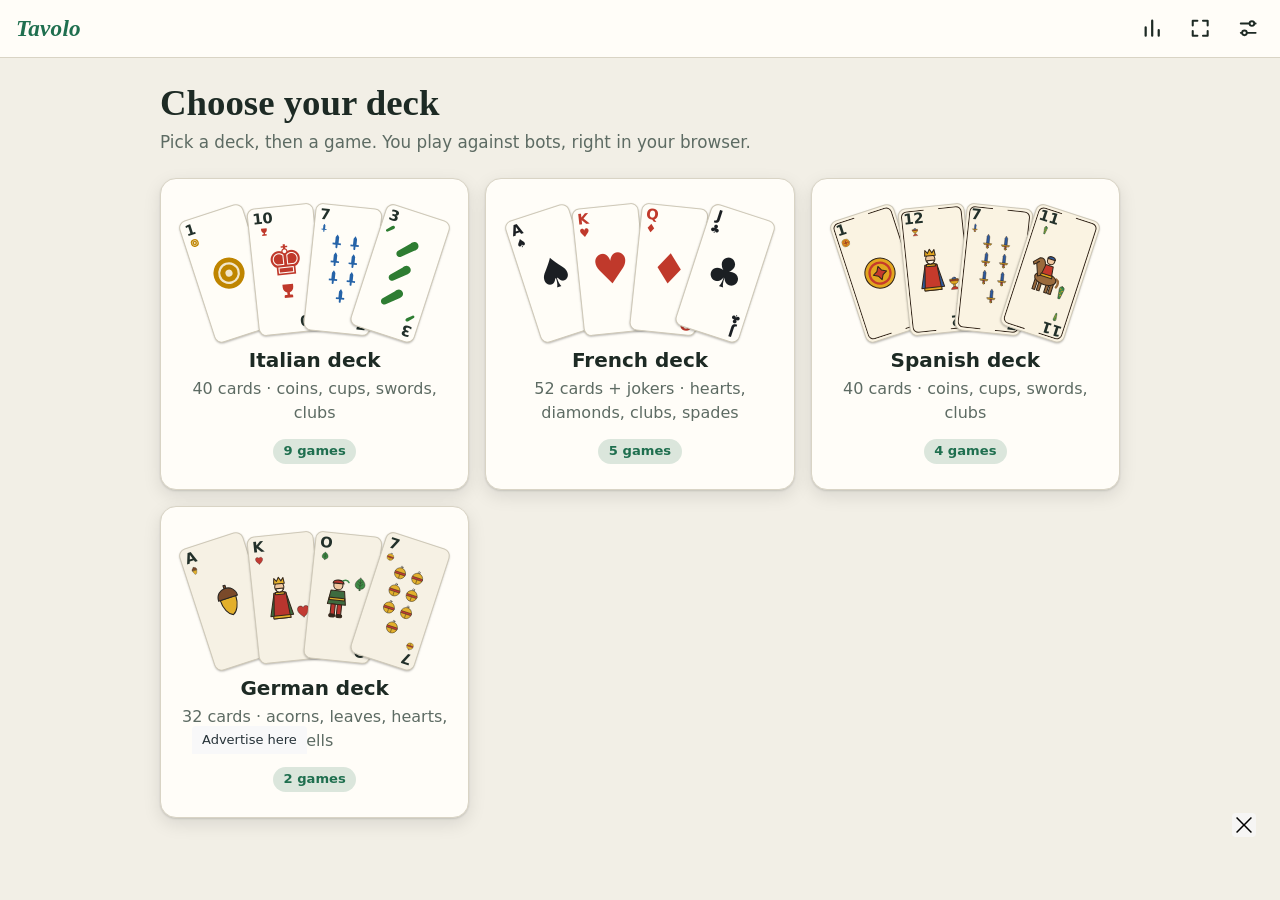
==== commit e64bffad: "Update index.html" ====
--- a/docs/index.html
+++ b/docs/index.html
@@ -70,5 +70,36 @@
 <main id="app" tabindex="-1"></main>
 <noscript>Tavolo needs JavaScript to deal the cards.</noscript>
 <script type="module" src="js/app.js"></script>
+  <!-- BEGIN AADS AD UNIT 2462032 -->
+
+<div style="position: absolute; z-index: 99999">
+      <input autocomplete="off" type="checkbox" id="aadsstickymwflzwpb" hidden />
+      <div style="padding-top: 0; padding-bottom: auto;">
+        <div style="width:100%;height:auto;position:fixed;text-align:center;font-size:0;bottom:0;left:0;right:0;margin:auto">
+          <label for="aadsstickymwflzwpb" style="top: 50%;transform: translateY(-50%);right:24px;; position: absolute;border-radius: 4px; background: rgba(248, 248, 249, 0.70); padding: 4px;z-index: 99999;cursor:pointer">
+            <svg fill="#000000" height="16px" width="16px" xmlns="http://www.w3.org/2000/svg" viewBox="0 0 490 490">
+              <polygon points="456.851,0 245,212.564 33.149,0 0.708,32.337 212.669,245.004 0.708,457.678 33.149,490 245,277.443 456.851,490 489.292,457.678 277.331,245.004 489.292,32.337 "/>
+            </svg>
+          </label>
+          <div id="frame" style="width: 100%;margin: auto;position: relative; z-index: 99998;">
+                          <div style="width: 70%;margin:auto;text-align:left;position: absolute;left: 0;right: 0; top:-24px">
+                            <a style="display:inline-block;font-size: 13px;color: #263238;padding: 4px 10px;background: #F8F8F9;text-decoration: none; border-radius: 4px 4px 0 0;"
+                              id="frame-link"
+                              target="_blank"
+                              href="https://aads.com/campaigns/new?source_id=2462032&source_type=ad_unit&partner=2462032">
+                              Advertise here
+                            </a>
+                          </div>
+                        <iframe data-aa=2462032 src=//acceptable.a-ads.com/2462032/?size=Adaptive style='border:0; padding:0; width:70%; height:auto; overflow:hidden; margin: auto'></iframe>
+                    </div>
+        </div>
+        <style>
+      #aadsstickymwflzwpb:checked + div {
+        display: none;
+      }
+    </style>
+    </div></div>
+
+<!-- END AADS AD UNIT 2462032 -->
 </body>
 </html>
--- a/docs/css/style.css
+++ b/docs/css/style.css
@@ -2,7 +2,7 @@
 :root {
   --bg: #f2efe6; --ink: #1d2a24; --muted: #5d6b63; --surface: #fffdf8; --line: #d9d4c5;
   --accent: #1f6f4f; --accent-ink: #fff; --gold: #a8740f; --danger: #b3261e;
-  --felt1: #267654; --felt2: #1c5d43; --felt-ink: #f3f7f1; --gold-ink: #7d5400;
+  --felt1: #267654; --felt2: #1c5d43; --felt-ink: #f3f7f1; --gold-ink: #6f4a00;
   --card: #fffdf7; --card-ink: #22302a; --card-line: #cfc9b8; --back1: #8c2f39; --back2: #6c2029;
   --c-denari: #bf8500; --c-coppe: #c0392b; --c-spade: #2563a8; --c-bastoni: #2e7d32;
   --c-hearts: #c0392b; --c-diamonds: #c0392b; --c-spades: #1b1f23; --c-clubs: #1b1f23;
@@ -100,6 +100,8 @@
 .seg { display: flex; border: 1px solid var(--line); border-radius: .7rem; overflow: hidden; background: var(--bg); }
 .seg button { flex: 1; min-height: 2.75rem; padding: .4rem .5rem; border: 0; background: none; border-left: 1px solid var(--line); }
 .seg button:first-child { border-left: 0; }
+.seg.many { display: grid; grid-template-columns: repeat(auto-fit, minmax(6.2rem, 1fr)); gap: 1px; }
+.seg.many button { border-left: 0; box-shadow: 0 0 0 1px var(--line); }
 .seg button[aria-pressed=true] { background: var(--accent); color: var(--accent-ink); font-weight: 700; }
 
 .btn {
@@ -260,7 +262,7 @@
 .tcards .card.back:first-child, .tcards .card.face + .card.back { margin-left: 0; }
 .tcards.mine .card.back { margin-left: 0; }
 .badge.more { background: rgb(0 0 0 / .3); color: var(--felt-ink); font-weight: 700; align-self: center; }
-.status .btn { min-height: 2.4rem; }
+.status .btn { min-height: 2.4rem; margin: 0 .2rem; padding: .3rem .9rem; font-size: .95rem; }
 .btn.hinted { outline: 3px solid var(--gold); outline-offset: 2px; }
 .hint { border: 1px solid var(--line); background: var(--surface); }
 .card.hinted { outline: .25em solid var(--gold); outline-offset: .1em; animation: nudge .7s ease-in-out infinite alternate; }
@@ -465,5 +467,9 @@
 .card.de .court.r12 { align-items: flex-start; }                 /* the Ober carries the suit high, the Unter low */
 .card.es::after { content: ""; position: absolute; inset: .12em; border: .06em solid var(--xo); border-radius: .38em; pointer-events: none; clip-path: polygon(0 0, 38% 0, 38% 6%, 62% 6%, 62% 0, 100% 0, 100% 100%, 62% 100%, 62% 94%, 38% 94%, 38% 100%, 0 100%); }
 .pips.n8 .si, .pips.n9 .si { width: .9em; height: .9em; }
-.pips.n9, .pips.n10 { width: 3.2em; }
-.pips.n10 .si { width: .84em; height: .84em; }
+.pips.n9 { width: 3.2em; }
+.pips.n10 { width: 2.6em; }
+.pips.n10 .si { width: .7em; height: .7em; }
+
+/* v1.8: Chinchón — cards that already belong to a combination */
+.hand .card.inmeld { box-shadow: 0 0 0 .14em var(--accent), 0 1px 2px rgb(0 0 0 / .25); }
